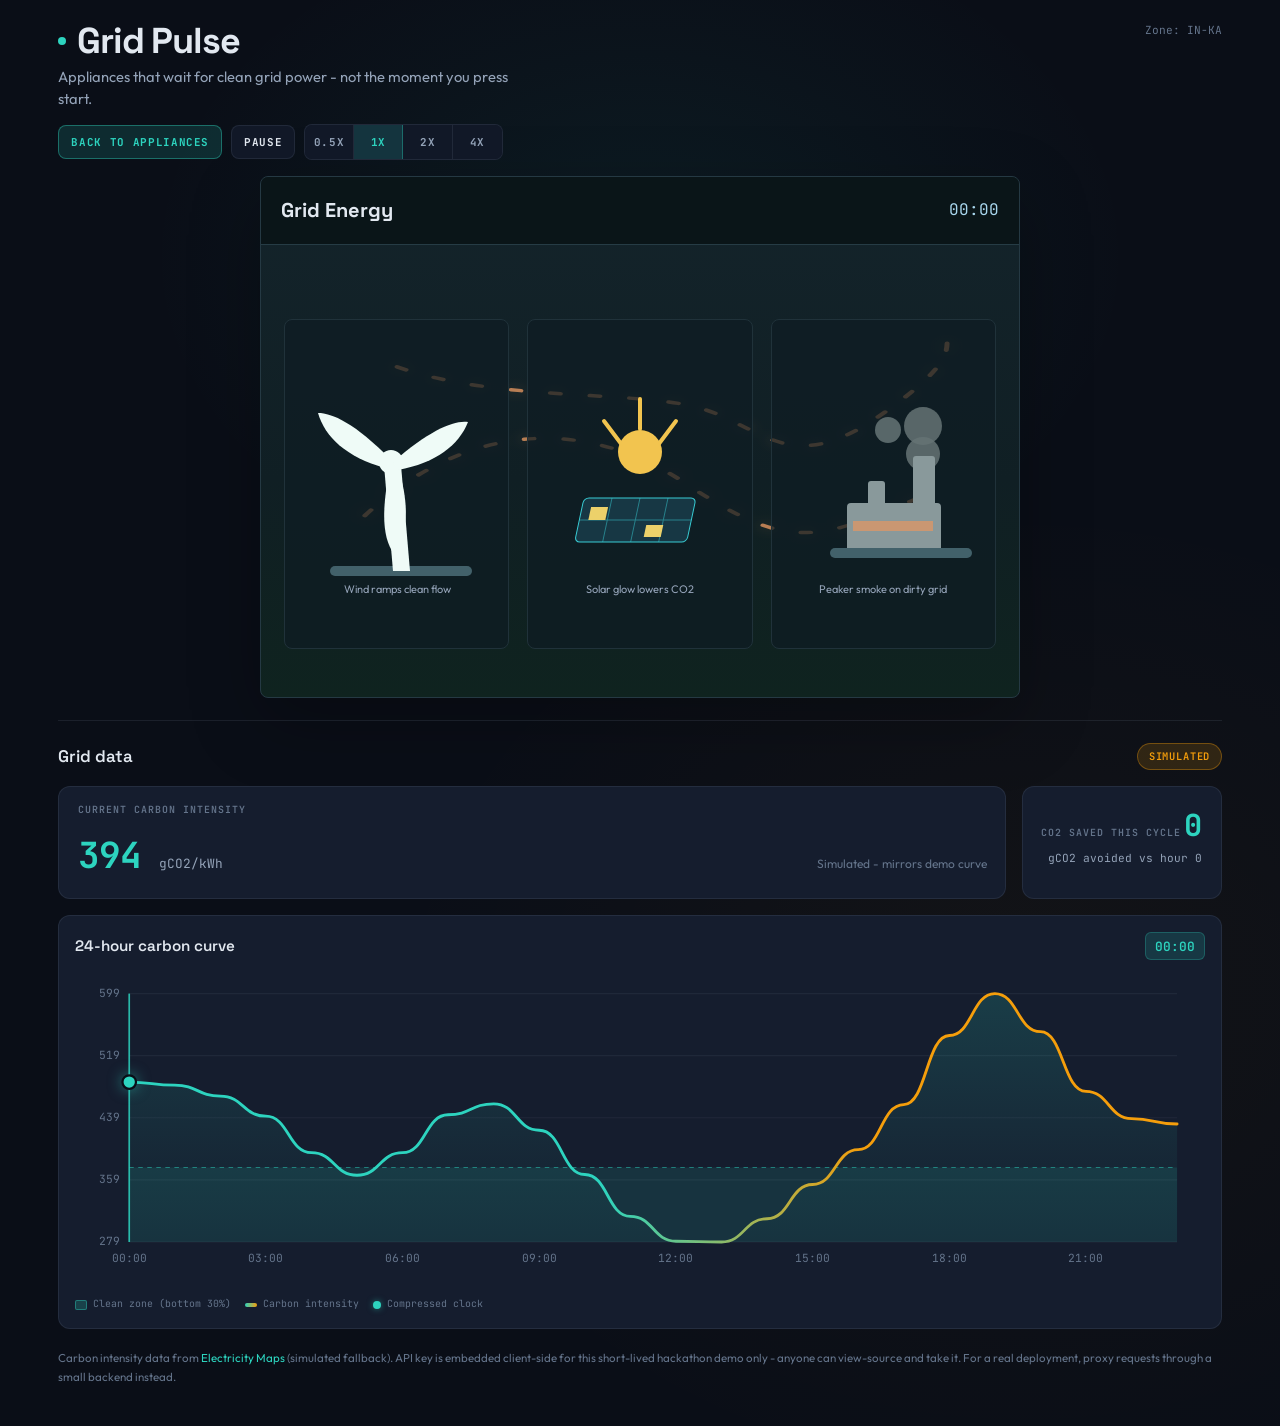
==== analysis.html @ d5ceb18a "second S commit" ====
<!DOCTYPE html>
<html lang="en">
<head>
  <meta charset="UTF-8" />
  <meta name="viewport" content="width=device-width, initial-scale=1.0" />
  <link rel="preconnect" href="https://fonts.googleapis.com" />
  <link rel="preconnect" href="https://fonts.gstatic.com" crossorigin />
  <link href="https://fonts.googleapis.com/css2?family=JetBrains+Mono:wght@400;500;600;700&family=Outfit:wght@400;500;600&family=Space+Grotesk:wght@500;600;700&display=swap" rel="stylesheet" />
  <link rel="stylesheet" href="style.css" />
  <title>Grid Pulse - Analysis</title>
</head>
<body data-page="analysis">
  <div class="wrap">
    <header>
      <div>
        <div class="brand-row">
          <span class="live-dot" aria-hidden="true"></span>
          <h1>Grid Pulse</h1>
        </div>
        <p class="tagline">Appliances that wait for clean grid power - not the moment you press start.</p>
      </div>
      <span class="zone-label">Zone: <span id="zoneDisplay">IN-KA</span></span>
    </header>
    <div class="page-actions analysis-actions" aria-label="Simulation controls">
      <a class="nav-button" href="index.html">Back to Appliances</a>
      <button class="control-button play-toggle" type="button" data-play-toggle aria-pressed="true">Pause</button>
      <div class="speed-control" role="group" aria-label="Simulation speed">
        <button class="speed-button" type="button" data-speed="0.5">0.5x</button>
        <button class="speed-button" type="button" data-speed="1">1x</button>
        <button class="speed-button" type="button" data-speed="2">2x</button>
        <button class="speed-button" type="button" data-speed="4">4x</button>
      </div>
    </div>

    <section class="grid-energy-card" id="gridEnergyCard" data-state="clean" aria-label="Grid energy mix animation">
      <div class="grid-energy-header">
        <h2>Grid Energy</h2>
        <div class="grid-clock" id="gridClock">00:00</div>
      </div>

      <div class="grid-stage">
        <svg class="energy-flow" viewBox="0 0 560 340" preserveAspectRatio="none" aria-hidden="true">
          <path d="M84 60 C 160 98, 260 88, 318 104 S 396 194, 474 116 S 516 34, 534 18" />
          <path d="M58 232 C 136 128, 232 114, 316 194 S 422 264, 515 205" />
        </svg>

        <div class="source-grid">
          <article class="source-tile">
            <svg viewBox="0 0 180 230" role="img" aria-label="Animated wind turbine">
              <path class="ground" d="M28 202h132" />
              <g class="wind-mast">
                <path d="M86 202L77 96h17l9 106z" fill="#effbf7" />
                <circle cx="84" cy="93" r="12" fill="#effbf7" />
                <g class="wind-blades" fill="#effbf7">
                  <path d="M84 91c-36-37-59-47-73-47 7 24 28 44 67 55z" />
                  <path d="M86 93c37-32 61-42 75-40-9 23-32 41-70 48z" />
                  <path d="M84 94c-10 47-9 74 3 91 14-20 16-48 4-87z" />
                </g>
              </g>
              <text class="source-label" x="90" y="224" text-anchor="middle">Wind ramps clean flow</text>
            </svg>
          </article>

          <article class="source-tile">
            <svg viewBox="0 0 180 230" role="img" aria-label="Animated solar energy source">
              <g class="solar-rays" stroke="var(--grid-sun)" stroke-width="4" stroke-linecap="round">
                <path d="M90 30v30" />
                <path d="M54 52l18 24" />
                <path d="M126 52l-18 24" />
              </g>
              <circle class="solar-disc" cx="90" cy="83" r="22" fill="var(--grid-sun)" />
              <g transform="translate(34 129) skewX(-12)">
                <rect x="0" y="0" width="112" height="44" rx="5" fill="#173744" stroke="var(--grid-cyan)" />
                <path d="M28 0v44M56 0v44M84 0v44M0 22h112" stroke="var(--grid-cyan)" opacity="0.5" />
                <rect class="solar-panel" x="9" y="9" width="17" height="13" fill="#ecd16a" />
                <rect class="solar-panel" x="68" y="27" width="17" height="12" fill="#ecd16a" style="animation-delay: .35s" />
              </g>
              <text class="source-label" x="90" y="224" text-anchor="middle">Solar glow lowers CO2</text>
            </svg>
          </article>

          <article class="source-tile">
            <svg viewBox="0 0 180 230" role="img" aria-label="Animated peaker plant">
              <g fill="var(--grid-smoke)">
                <circle class="smoke" cx="95" cy="61" r="13" />
                <circle class="smoke" cx="130" cy="57" r="19" />
                <circle class="smoke" cx="130" cy="85" r="17" />
              </g>
              <g fill="var(--grid-plant)">
                <rect x="54" y="134" width="94" height="50" rx="4" />
                <rect x="75" y="112" width="17" height="72" rx="3" />
                <rect x="120" y="87" width="22" height="97" rx="3" />
              </g>
              <rect class="plant-window" x="60" y="152" width="80" height="10" fill="var(--grid-dirty)" opacity="0.7" />
              <path class="ground" d="M42 184h132" />
              <text class="source-label" x="90" y="224" text-anchor="middle">Peaker smoke on dirty grid</text>
            </svg>
          </article>
        </div>
      </div>
    </section>
<!-- ========== BOTTOM ZONE: Data ========== -->
    <section class="data-zone" aria-label="Grid data">
      <div class="data-zone-header">
        <h2 class="data-zone-title">Grid data</h2>
        <span id="dataBadge" class="data-badge simulated" aria-live="polite">SIMULATED</span>
      </div>

      <div class="live-panel">
        <div class="intensity-card">
          <span class="panel-label">Current carbon intensity</span>
          <span id="liveIntensity" class="intensity-value mid">-</span>
          <span class="intensity-unit">gCO2/kWh</span>
          <span id="intensityHint" class="intensity-hint">Fetching...</span>
        </div>
        <div class="savings-card">
          <span class="panel-label">CO2 saved this cycle</span>
          <span id="co2Saved" class="savings-value">0</span>
          <span class="savings-unit">gCO2 avoided vs hour 0</span>
        </div>
      </div>

      <div class="chart-section">
        <div class="chart-header">
          <h3 class="chart-title">24-hour carbon curve</h3>
          <div id="clockReadout" class="clock-readout" aria-live="polite">00:00</div>
        </div>
        <svg id="carbonChart" viewBox="0 0 1000 280" role="img" aria-label="Carbon intensity over 24 hours">
          <defs>
            <linearGradient id="lineGradient" x1="0%" y1="0%" x2="100%" y2="0%">
              <stop offset="0%" stop-color="#2dd4bf" />
              <stop offset="45%" stop-color="#2dd4bf" />
              <stop offset="70%" stop-color="#f59e0b" />
              <stop offset="100%" stop-color="#f59e0b" />
            </linearGradient>
            <linearGradient id="areaGradient" x1="0%" y1="0%" x2="0%" y2="100%">
              <stop offset="0%" stop-color="#2dd4bf" stop-opacity="0.5" />
              <stop offset="100%" stop-color="#2dd4bf" stop-opacity="0" />
            </linearGradient>
          </defs>
          <g id="chartGrid"></g>
          <rect id="cleanBand" class="clean-band-rect" x="48" y="20" width="928" height="0" />
          <line id="thresholdLine" class="threshold-line" x1="48" x2="976" y1="0" y2="0" />
          <path id="areaPath" class="area-fill" d="" />
          <path id="linePath" class="intensity-line" d="" />
          <g id="axisLabels"></g>
          <line id="clockLine" class="clock-line" x1="48" y1="20" x2="48" y2="240" />
          <circle id="clockMarker" class="clock-marker" cx="48" cy="130" r="6" />
          <g id="pulseLayer"></g>
        </svg>
        <div class="chart-legend">
          <div class="legend-item"><span class="legend-swatch clean-band"></span> Clean zone (bottom 30%)</div>
          <div class="legend-item"><span class="legend-swatch curve"></span> Carbon intensity</div>
          <div class="legend-item"><span class="legend-swatch marker"></span> Compressed clock</div>
        </div>
      </div>

      <footer>
        Carbon intensity data from
        <a href="https://www.electricitymaps.com/" target="_blank" rel="noopener noreferrer">Electricity Maps</a>
        (<span id="footerSource">simulated fallback</span>).
        API key is embedded client-side for this short-lived hackathon demo only - anyone can view-source and take it.
        For a real deployment, proxy requests through a small backend instead.
      </footer>
    </section>
  </div>

  <div class="toast-stack" id="toastStack" aria-live="polite"></div>
  <script src="script.js"></script>
</body>
</html>
---- style.css ----
:root {
      --bg: #0a0e17;
      --bg-elevated: #111827;
      --bg-card: #151d2e;
      --border: rgba(148, 163, 184, 0.12);
      --text: #e2e8f0;
      --text-muted: #94a3b8;
      --text-dim: #64748b;
      --clean: #2dd4bf;
      --clean-dim: rgba(45, 212, 191, 0.15);
      --clean-glow: rgba(45, 212, 191, 0.5);
      --dirty: #f59e0b;
      --dirty-dim: rgba(245, 158, 11, 0.15);
      --grid-green: #3dc886;
      --grid-cyan: #38ccd4;
      --grid-sun: #f2c44f;
      --grid-plant: #89999b;
      --grid-smoke: #657475;
      --grid-dirty: #e69861;
      --illust-fill: #1e293b;
      --illust-stroke: #94a3b8;
      --illust-inner: #0f172a;
      --font-display: "Space Grotesk", system-ui, sans-serif;
      --font-body: "Outfit", system-ui, sans-serif;
      --font-mono: "JetBrains Mono", ui-monospace, monospace;
      --radius: 12px;
      --tick-ms: 1200ms;
      --device-size: clamp(150px, 18vw, 210px);
    }

    *, *::before, *::after { box-sizing: border-box; margin: 0; padding: 0; }

    body {
      min-height: 100vh;
      background:
        radial-gradient(ellipse 70% 45% at 50% 18%, rgba(45, 212, 191, 0.07), transparent 55%),
        radial-gradient(ellipse 50% 35% at 80% 70%, rgba(245, 158, 11, 0.04), transparent),
        var(--bg);
      color: var(--text);
      font-family: var(--font-body);
      line-height: 1.5;
      overflow-x: hidden;
    }

    .wrap {
      max-width: 1200px;
      margin: 0 auto;
      padding: 1.35rem 1.15rem 2.5rem;
    }

    /* -- Header -- */
    header {
      display: flex;
      flex-wrap: wrap;
      align-items: flex-start;
      justify-content: space-between;
      gap: 0.85rem;
      margin-bottom: 0.5rem;
    }

    .brand-row {
      display: flex;
      align-items: center;
      gap: 0.65rem;
    }

    .live-dot {
      width: 8px;
      height: 8px;
      border-radius: 50%;
      background: var(--clean);
      box-shadow: 0 0 0 0 var(--clean-glow);
      animation: live-pulse 2s ease-out infinite;
      flex-shrink: 0;
    }

    @keyframes live-pulse {
      0% { box-shadow: 0 0 0 0 var(--clean-glow); }
      70% { box-shadow: 0 0 0 8px transparent; }
      100% { box-shadow: 0 0 0 0 transparent; }
    }

    h1 {
      font-family: var(--font-display);
      font-size: clamp(1.65rem, 3.8vw, 2.25rem);
      font-weight: 700;
      letter-spacing: -0.03em;
      line-height: 1.1;
    }

    .tagline {
      color: var(--text-muted);
      font-size: 0.92rem;
      max-width: 30rem;
      margin-top: 0.3rem;
    }

    .zone-label {
      font-family: var(--font-mono);
      font-size: 0.7rem;
      color: var(--text-dim);
    }

    .page-actions {
      display: flex;
      flex-wrap: wrap;
      align-items: center;
      gap: 0.55rem;
      margin: 0.85rem 0 0.35rem;
    }

    .analysis-actions {
      margin-bottom: 1rem;
    }

    .control-button,
    .speed-button,
    .nav-button {
      min-height: 34px;
      border: 1px solid var(--border);
      border-radius: 8px;
      background: var(--bg-elevated);
      color: var(--text);
      font-family: var(--font-mono);
      font-size: 0.68rem;
      font-weight: 700;
      letter-spacing: 0.06em;
      text-transform: uppercase;
      text-decoration: none;
      cursor: pointer;
      transition: border-color 0.2s, background 0.2s, color 0.2s;
    }

    .control-button,
    .nav-button {
      display: inline-flex;
      align-items: center;
      justify-content: center;
      padding: 0.45rem 0.75rem;
    }

    .nav-button {
      border-color: rgba(45, 212, 191, 0.4);
      background: var(--clean-dim);
      color: var(--clean);
    }

    .speed-control {
      display: inline-grid;
      grid-template-columns: repeat(4, minmax(42px, 1fr));
      overflow: hidden;
      border: 1px solid var(--border);
      border-radius: 8px;
      background: var(--bg-elevated);
    }

    .speed-button {
      min-width: 42px;
      border: 0;
      border-right: 1px solid var(--border);
      border-radius: 0;
      padding: 0.45rem 0.55rem;
      color: var(--text-muted);
    }

    .speed-button:last-child {
      border-right: 0;
    }

    .control-button:hover,
    .speed-button:hover,
    .nav-button:hover,
    .speed-button.active {
      border-color: rgba(45, 212, 191, 0.35);
      background: var(--clean-dim);
      color: var(--clean);
    }

    .is-paused .washer-drum,
    .is-paused .ev-status-light,
    .is-paused .ev-plug-head,
    .is-paused .dw-display,
    .is-paused .slot-led,
    .is-paused .live-dot,
    .is-paused .pulse-ring,
    .is-paused .energy-flow path,
    .is-paused .wind-blades,
    .is-paused .wind-mast,
    .is-paused .solar-rays,
    .is-paused .solar-disc,
    .is-paused .solar-panel,
    .is-paused .plant-window,
    .is-paused .smoke {
      animation-play-state: paused !important;
    }

    .grid-energy-card {
      width: min(760px, 100%);
      min-height: 520px;
      overflow: hidden;
      border: 1px solid #253943;
      border-radius: 8px;
      background: linear-gradient(180deg, #14242b 0%, #101f24 58%, #0f231f 100%);
      box-shadow: 0 24px 70px rgba(0, 0, 0, 0.25);
      margin: 1rem auto 1.4rem;
    }

    .grid-energy-header {
      height: 68px;
      display: flex;
      align-items: center;
      justify-content: space-between;
      padding: 0 20px;
      border-bottom: 1px solid #263c45;
      background: #0a1518;
    }

    .grid-energy-header h2 {
      margin: 0;
      font-family: var(--font-display);
      font-size: 20px;
      font-weight: 800;
    }

    .grid-clock {
      color: #a9d7ee;
      font-family: var(--font-mono);
      font-size: 16px;
      font-variant-numeric: tabular-nums;
    }

    .grid-stage {
      position: relative;
      min-height: 452px;
      padding: 74px 23px 42px;
      overflow: hidden;
    }

    .energy-flow {
      position: absolute;
      inset: 70px 32px 88px;
      width: calc(100% - 64px);
      height: calc(100% - 158px);
      pointer-events: none;
      z-index: 2;
      opacity: 0.78;
    }

    .energy-flow path {
      fill: none;
      stroke: var(--grid-green);
      stroke-width: 4;
      stroke-linecap: round;
      stroke-dasharray: 8 24;
      animation: flowDash 1.25s linear infinite;
      filter: drop-shadow(0 0 7px rgba(61, 200, 134, 0.55));
    }

    .grid-energy-card[data-state="dirty"] .energy-flow path {
      stroke: var(--grid-dirty);
      animation-duration: 2.2s;
      filter: drop-shadow(0 0 7px rgba(230, 152, 97, 0.42));
    }

    .source-grid {
      position: relative;
      z-index: 3;
      display: grid;
      grid-template-columns: repeat(3, minmax(0, 1fr));
      gap: 18px;
    }

    .source-tile {
      min-height: 330px;
      display: grid;
      place-items: center;
      padding: 18px 12px;
      border: 1px solid #20323a;
      border-radius: 8px;
      background: rgba(14, 29, 35, 0.72);
    }

    .source-tile svg {
      width: 100%;
      max-width: 180px;
      height: auto;
      overflow: visible;
    }

    .source-label {
      fill: var(--text-muted);
      font-size: 11px;
    }

    .ground {
      stroke: #42616a;
      stroke-width: 10;
      stroke-linecap: round;
    }

    .wind-blades {
      transform-origin: 84px 93px;
      animation: spin var(--wind-speed, 0.8s) linear infinite;
    }

    .wind-mast {
      animation: windLean 3.2s ease-in-out infinite;
      transform-origin: 86px 195px;
    }

    .solar-rays {
      transform-origin: 104px 80px;
      animation: rayPulse 1.8s ease-in-out infinite;
    }

    .solar-disc {
      animation: sunGlow 1.8s ease-in-out infinite;
    }

    .solar-panel {
      animation: panelGlow 2.2s ease-in-out infinite;
    }

    .plant-window {
      animation: plantHeat 1.6s ease-in-out infinite;
    }

    .smoke {
      opacity: 0.45;
      animation: smokeRise 3s ease-in-out infinite;
    }

    .smoke:nth-child(2) {
      animation-delay: 0.45s;
    }

    .smoke:nth-child(3) {
      animation-delay: 0.9s;
    }

    .grid-energy-card[data-state="clean"] .smoke {
      opacity: 0.16;
      animation-duration: 5s;
    }

    .grid-energy-card[data-state="dirty"] .smoke {
      opacity: 0.85;
      animation-duration: 2.2s;
    }

    @keyframes spin {
      to { transform: rotate(360deg); }
    }

    @keyframes flowDash {
      to { stroke-dashoffset: -64; }
    }

    @keyframes windLean {
      50% { transform: rotate(-1.5deg); }
    }

    @keyframes rayPulse {
      50% {
        opacity: 0.42;
        transform: scale(1.08);
      }
    }

    @keyframes sunGlow {
      50% {
        filter: drop-shadow(0 0 14px rgba(242, 196, 79, 0.8));
      }
    }

    @keyframes panelGlow {
      50% {
        fill: #f0d572;
        opacity: 1;
      }
    }

    @keyframes plantHeat {
      50% {
        opacity: 0.95;
        filter: drop-shadow(0 0 8px rgba(230, 152, 97, 0.55));
      }
    }

    @keyframes smokeRise {
      0% {
        transform: translateY(12px) scale(0.75);
        opacity: 0;
      }
      38% { opacity: 0.78; }
      100% {
        transform: translateY(-38px) scale(1.18);
        opacity: 0;
      }
    }

    /* =========================================================
       TOP ZONE - Hub scene (no cards / boxes around devices)
       ========================================================= */
    .hub {
      position: relative;
      width: 100%;
      /* Tall enough for orbit layout */
      height: clamp(520px, 62vw, 640px);
      margin: 0.25rem 0 1.75rem;
    }

    .hub-stage {
      position: relative;
      width: 100%;
      height: 100%;
    }

    /* Full-bleed cord / plug SVG layer */
    .cords-layer {
      position: absolute;
      inset: 0;
      width: 100%;
      height: 100%;
      overflow: visible;
      pointer-events: none;
      z-index: 2;
    }

    .cord-path {
      fill: none;
      stroke: #475569;
      stroke-width: 3;
      stroke-linecap: round;
      opacity: 0.55;
      transition: stroke 0.4s, opacity 0.4s;
    }

    .cord-path.live {
      stroke: var(--clean);
      opacity: 0.9;
      filter: drop-shadow(0 0 4px var(--clean-glow));
    }

    .plug-mover {
      offset-rotate: auto 90deg;
      /* Idle: stop short of the socket */
      offset-distance: 88%;
      transition: offset-distance 0.85s cubic-bezier(.4, 0, .2, 1);
    }

    .plug-mover.active {
      offset-distance: 100%;
    }

    .plug-body { fill: #94a3b8; }
    .plug-prong { fill: #cbd5e1; }
    .plug-mover.active .plug-body { fill: #2dd4bf; }
    .plug-mover.active .plug-prong { fill: #99f6e4; }

    /* Devices - free-floating, no containers */
    .device {
      position: absolute;
      z-index: 3;
      display: flex;
      flex-direction: column;
      align-items: center;
      width: var(--device-size);
      transition: filter 0.4s, opacity 0.4s;
      opacity: 0.78;
      filter: grayscale(0.35) brightness(0.92);
    }

    .device.active {
      opacity: 1;
      filter: none;
    }

    .device.active .illust-wrap {
      animation: device-pop 0.55s cubic-bezier(.34, 1.56, .64, 1);
    }

    @keyframes device-pop {
      0% { transform: scale(1); }
      45% { transform: scale(1.1); }
      100% { transform: scale(1); }
    }

    /* Desktop orbit positions */
    .device-washer {
      left: 4%;
      top: 4%;
    }

    .device-ev {
      right: 4%;
      top: 4%;
      left: auto;
    }

    .device-dishwasher {
      left: 50%;
      bottom: 2%;
      top: auto;
      transform: translateX(-50%);
    }

    .device-dishwasher.active .illust-wrap,
    .device-dishwasher .illust-wrap {
      /* keep pop animation on child only */
    }

    .illust-wrap {
      width: 100%;
      aspect-ratio: 1;
      display: grid;
      place-items: center;
    }

    .illust {
      width: 92%;
      height: 92%;
      overflow: visible;
    }

    .illust .body-fill { fill: var(--illust-fill); }
    .illust .body-stroke {
      fill: none;
      stroke: var(--illust-stroke);
      stroke-width: 2;
      stroke-linejoin: round;
      stroke-linecap: round;
    }
    .illust .inner-fill { fill: var(--illust-inner); }
    .illust .accent-fill { fill: var(--illust-stroke); }
    .illust .detail-stroke {
      fill: none;
      stroke: var(--illust-stroke);
      stroke-width: 1.75;
      stroke-linejoin: round;
      stroke-linecap: round;
    }
    .illust .muted-fill { fill: #334155; }

    .device.active .illust .body-stroke,
    .device.active .illust .detail-stroke { stroke: var(--clean); }
    .device.active .illust .accent-fill { fill: var(--clean); }
    .device.active .illust .body-fill { fill: #134e4a; }
    .device.active .illust .inner-fill { fill: #042f2e; }
    .device.active .illust .muted-fill { fill: #0f766e; }

    /* Floating labels - text only, no chips */
    .device-name {
      font-family: var(--font-display);
      font-size: clamp(0.85rem, 1.6vw, 1.05rem);
      font-weight: 600;
      margin-top: 0.35rem;
      text-align: center;
      color: var(--text);
      letter-spacing: -0.01em;
    }

    .device-status {
      font-family: var(--font-mono);
      font-size: clamp(0.6rem, 1.2vw, 0.7rem);
      font-weight: 700;
      letter-spacing: 0.12em;
      text-transform: uppercase;
      color: var(--text-dim);
      margin-top: 0.1rem;
      transition: color 0.3s;
    }

    .device.active .device-status { color: var(--clean); }

    .device-meta {
      font-family: var(--font-mono);
      font-size: 0.58rem;
      color: var(--text-dim);
      text-align: center;
      margin-top: 0.15rem;
      opacity: 0.85;
    }

    /* Idle motion parts */
    .washer-drum { transform-origin: 50px 56px; }
    .device.active .washer-drum {
      animation: drum-spin 2.4s linear infinite;
    }
    @keyframes drum-spin { to { transform: rotate(360deg); } }

    .ev-status-light { fill: #64748b; }
    .device.active .ev-status-light {
      fill: var(--clean);
      animation: status-blink 1.6s ease-in-out infinite;
    }
    @keyframes status-blink {
      0%, 100% { opacity: 0.45; }
      50% { opacity: 1; }
    }

    .ev-plug-head { transform-origin: 76px 78px; }
    .device.active .ev-plug-head {
      animation: plug-nudge 2s ease-in-out infinite;
    }
    @keyframes plug-nudge {
      0%, 100% { transform: translateY(0); }
      50% { transform: translateY(2px); }
    }

    .dw-display { fill: #334155; }
    .device.active .dw-display {
      fill: var(--clean);
      animation: display-flicker 1.8s ease-in-out infinite;
    }
    @keyframes display-flicker {
      0%, 100% { opacity: 0.55; }
      30% { opacity: 1; }
      55% { opacity: 0.7; }
      80% { opacity: 1; }
    }

    .dw-handle { stroke: var(--illust-stroke); }
    .device.active .dw-handle {
      stroke: var(--clean);
      filter: drop-shadow(0 0 4px var(--clean-glow));
    }

    /* Socket board - centered, no box */
    .socket-board {
      position: absolute;
      left: 50%;
      top: 46%;
      transform: translate(-50%, -50%);
      z-index: 1;
      width: clamp(220px, 32vw, 340px);
    }

    .socket-board svg {
      width: 100%;
      height: auto;
      display: block;
      overflow: visible;
    }

    .board-body { fill: #1e293b; stroke: #64748b; stroke-width: 2; }
    .board-edge { fill: #0f172a; }
    .slot-face { fill: #0a0e17; stroke: #475569; stroke-width: 1.5; }
    .slot-hole { fill: #334155; }
    .slot-led { fill: #334155; transition: fill 0.3s; }

    .socket-board .slot.active .slot-face {
      stroke: var(--clean);
      filter: drop-shadow(0 0 8px var(--clean-glow));
    }
    .socket-board .slot.active .slot-hole { fill: #2dd4bf; }
    .socket-board .slot.active .slot-led {
      fill: var(--clean);
      animation: led-pulse 2s ease-in-out infinite;
    }

    @keyframes led-pulse {
      0%, 100% { opacity: 0.55; }
      50% { opacity: 1; filter: drop-shadow(0 0 4px var(--clean)); }
    }

    .spark {
      position: absolute;
      width: 28px;
      height: 28px;
      margin: -14px 0 0 -14px;
      border-radius: 50%;
      background: radial-gradient(circle, #fff 0%, var(--clean) 40%, transparent 70%);
      pointer-events: none;
      z-index: 10;
      animation: spark-flash 0.45s ease-out forwards;
    }

    @keyframes spark-flash {
      0% { transform: scale(0.3); opacity: 1; }
      50% { transform: scale(1.4); opacity: 0.9; }
      100% { transform: scale(2.1); opacity: 0; }
    }

    /* Anchor points for cord geometry (invisible) */
    .cord-anchor {
      position: absolute;
      width: 4px;
      height: 4px;
      pointer-events: none;
      opacity: 0;
    }

    .device .cord-anchor-out {
      bottom: 22%;
      left: 50%;
      transform: translateX(-50%);
    }

    .socket-board .slot-anchor {
      position: absolute;
      width: 4px;
      height: 4px;
      top: 58%;
      transform: translate(-50%, -50%);
      opacity: 0;
      pointer-events: none;
    }

    .socket-board .slot-anchor[data-slot="0"] { left: 22%; }
    .socket-board .slot-anchor[data-slot="1"] { left: 50%; }
    .socket-board .slot-anchor[data-slot="2"] { left: 78%; }

    /* =========================================================
       BOTTOM ZONE - Data panels
       ========================================================= */
    .data-zone {
      border-top: 1px solid var(--border);
      padding-top: 1.35rem;
    }

    .data-zone-header {
      display: flex;
      flex-wrap: wrap;
      align-items: center;
      justify-content: space-between;
      gap: 0.75rem;
      margin-bottom: 1rem;
    }

    .data-zone-title {
      font-family: var(--font-display);
      font-size: 1.05rem;
      font-weight: 600;
    }

    .data-badge {
      font-family: var(--font-mono);
      font-size: 0.65rem;
      font-weight: 600;
      letter-spacing: 0.08em;
      text-transform: uppercase;
      padding: 0.3rem 0.65rem;
      border-radius: 999px;
      border: 1px solid var(--border);
      background: var(--bg-elevated);
    }

    .data-badge.live {
      color: var(--clean);
      border-color: rgba(45, 212, 191, 0.35);
      background: var(--clean-dim);
    }

    .data-badge.simulated {
      color: var(--dirty);
      border-color: rgba(245, 158, 11, 0.35);
      background: var(--dirty-dim);
    }

    .live-panel {
      display: grid;
      grid-template-columns: 1fr auto;
      gap: 1rem;
      margin-bottom: 1rem;
    }

    .intensity-card, .savings-card {
      background: var(--bg-card);
      border: 1px solid var(--border);
      border-radius: var(--radius);
      padding: 1rem 1.15rem;
    }

    .intensity-card {
      display: flex;
      flex-wrap: wrap;
      align-items: baseline;
      gap: 0.65rem 1.1rem;
    }

    .panel-label {
      font-family: var(--font-mono);
      font-size: 0.62rem;
      font-weight: 600;
      letter-spacing: 0.1em;
      text-transform: uppercase;
      color: var(--text-dim);
      width: 100%;
    }

    .intensity-value {
      font-family: var(--font-mono);
      font-size: clamp(1.6rem, 3.5vw, 2.25rem);
      font-weight: 700;
      letter-spacing: -0.02em;
      transition: color 0.4s;
    }

    .intensity-value.clean { color: var(--clean); }
    .intensity-value.dirty { color: var(--dirty); }
    .intensity-value.mid { color: var(--text); }

    .intensity-unit {
      font-family: var(--font-mono);
      font-size: 0.8rem;
      color: var(--text-muted);
    }

    .intensity-hint {
      font-size: 0.75rem;
      color: var(--text-dim);
      margin-left: auto;
    }

    .savings-card {
      min-width: min(100%, 210px);
      text-align: right;
    }

    .savings-value {
      font-family: var(--font-mono);
      font-size: clamp(1.4rem, 3vw, 1.9rem);
      font-weight: 700;
      color: var(--clean);
      transition: transform 0.35s cubic-bezier(.34, 1.56, .64, 1);
    }

    .savings-value.pop { transform: scale(1.12); }

    .savings-unit {
      font-family: var(--font-mono);
      font-size: 0.7rem;
      color: var(--text-muted);
      display: block;
      margin-top: 0.1rem;
    }

    .chart-section {
      background: var(--bg-card);
      border: 1px solid var(--border);
      border-radius: var(--radius);
      padding: 1rem;
      margin-bottom: 1.25rem;
    }

    .chart-header {
      display: flex;
      flex-wrap: wrap;
      justify-content: space-between;
      align-items: center;
      gap: 0.5rem;
      margin-bottom: 0.65rem;
    }

    .chart-title {
      font-family: var(--font-display);
      font-size: 0.95rem;
      font-weight: 600;
    }

    .clock-readout {
      font-family: var(--font-mono);
      font-size: 0.8rem;
      font-weight: 600;
      color: var(--clean);
      background: var(--clean-dim);
      padding: 0.22rem 0.55rem;
      border-radius: 6px;
      border: 1px solid rgba(45, 212, 191, 0.25);
    }

    #carbonChart {
      width: 100%;
      height: auto;
      display: block;
      overflow: visible;
    }

    .chart-legend {
      display: flex;
      flex-wrap: wrap;
      gap: 0.9rem;
      margin-top: 0.65rem;
      font-family: var(--font-mono);
      font-size: 0.62rem;
      color: var(--text-dim);
    }

    .legend-item { display: flex; align-items: center; gap: 0.35rem; }

    .legend-swatch {
      width: 12px;
      height: 4px;
      border-radius: 2px;
    }

    .legend-swatch.clean-band {
      height: 10px;
      background: rgba(45, 212, 191, 0.2);
      border: 1px solid rgba(45, 212, 191, 0.4);
    }

    .legend-swatch.curve {
      background: linear-gradient(90deg, var(--clean), var(--dirty));
    }

    .legend-swatch.marker {
      width: 8px;
      height: 8px;
      border-radius: 50%;
      background: var(--clean);
      box-shadow: 0 0 6px var(--clean-glow);
    }

    .clean-band-rect { fill: rgba(45, 212, 191, 0.12); }
    .area-fill { fill: url(#areaGradient); opacity: 0.35; }
    .intensity-line {
      fill: none;
      stroke: url(#lineGradient);
      stroke-width: 2.5;
      stroke-linejoin: round;
      stroke-linecap: round;
    }
    .threshold-line {
      stroke: rgba(45, 212, 191, 0.5);
      stroke-width: 1;
      stroke-dasharray: 4 4;
    }
    .grid-line { stroke: rgba(148, 163, 184, 0.08); stroke-width: 1; }
    .axis-label {
      fill: var(--text-dim);
      font-family: var(--font-mono);
      font-size: 10px;
    }
    .clock-line {
      stroke: var(--clean);
      stroke-width: 1.5;
      opacity: 0.85;
      transition: x1 var(--tick-ms) linear, x2 var(--tick-ms) linear;
    }
    .clock-marker {
      fill: var(--clean);
      stroke: #0a0e17;
      stroke-width: 2;
      filter: drop-shadow(0 0 6px var(--clean-glow));
      transition: cx var(--tick-ms) linear, cy var(--tick-ms) linear;
    }
    .pulse-ring {
      fill: none;
      stroke: var(--clean);
      stroke-width: 2;
      pointer-events: none;
      animation: pulse-ring-expand 0.9s ease-out forwards;
    }
    @keyframes pulse-ring-expand {
      0% { r: 4px; opacity: 0.9; stroke-width: 3; }
      100% { r: 36px; opacity: 0; stroke-width: 0.5; }
    }

    .toast-stack {
      position: fixed;
      bottom: 1.25rem;
      right: 1.25rem;
      z-index: 100;
      display: flex;
      flex-direction: column;
      gap: 0.5rem;
      max-width: min(360px, calc(100vw - 2rem));
      pointer-events: none;
    }

    .toast {
      background: var(--bg-elevated);
      border: 1px solid rgba(45, 212, 191, 0.4);
      border-left: 3px solid var(--clean);
      border-radius: 8px;
      padding: 0.85rem 1rem;
      box-shadow: 0 8px 32px rgba(0, 0, 0, 0.45);
      animation: toast-in 0.4s cubic-bezier(.34, 1.2, .64, 1);
      pointer-events: auto;
    }

    .toast.out { animation: toast-out 0.35s ease-in forwards; }

    @keyframes toast-in {
      from { transform: translateX(120%); opacity: 0; }
      to { transform: translateX(0); opacity: 1; }
    }
    @keyframes toast-out {
      to { transform: translateX(110%); opacity: 0; }
    }

    .toast-title {
      font-family: var(--font-display);
      font-weight: 600;
      font-size: 0.9rem;
      margin-bottom: 0.15rem;
    }

    .toast-body {
      font-family: var(--font-mono);
      font-size: 0.7rem;
      color: var(--text-muted);
    }

    footer {
      font-size: 0.72rem;
      color: var(--text-dim);
      line-height: 1.6;
    }

    footer a { color: var(--clean); text-decoration: none; }
    footer a:hover { text-decoration: underline; }

    @media (prefers-reduced-motion: reduce) {
      *, *::before, *::after {
        animation-duration: 0.01ms !important;
        animation-iteration-count: 1 !important;
        transition-duration: 0.01ms !important;
      }
      .live-dot { animation: none; box-shadow: none; }
      .clock-line, .clock-marker, .plug-mover { transition: none !important; }
    }

    /* Mobile: stack hub vertically around socket - still no boxes */
    @media (max-width: 760px) {
      .hub {
        height: auto;
        min-height: 0;
        display: block;
      }

      .hub-stage {
        display: flex;
        flex-direction: column;
        align-items: center;
        gap: 0.5rem;
        height: auto;
        padding: 0.5rem 0 1rem;
      }

      .device {
        position: relative;
        left: auto !important;
        right: auto !important;
        top: auto !important;
        bottom: auto !important;
        transform: none !important;
        width: clamp(140px, 42vw, 180px);
        order: 1;
      }

      .device-washer { order: 1; }
      .socket-board {
        position: relative;
        left: auto;
        top: auto;
        transform: none;
        width: min(280px, 85vw);
        order: 2;
        margin: 0.75rem 0;
      }
      .device-ev { order: 3; }
      .device-dishwasher { order: 4; }

      .cords-layer {
        /* Keep overlay for cords; JS recomputes paths */
        position: absolute;
      }

      .hub {
        position: relative;
        min-height: 720px;
      }

      .hub-stage {
        position: relative;
        min-height: 720px;
      }

      .live-panel { grid-template-columns: 1fr; }
      .savings-card { text-align: left; min-width: 0; }
      .intensity-hint { margin-left: 0; width: 100%; }
      .grid-energy-card { min-height: 0; }
      .grid-stage { padding: 24px 16px 28px; }
      .energy-flow { display: none; }
      .source-grid { grid-template-columns: 1fr; }
      .source-tile { min-height: 260px; }
    }
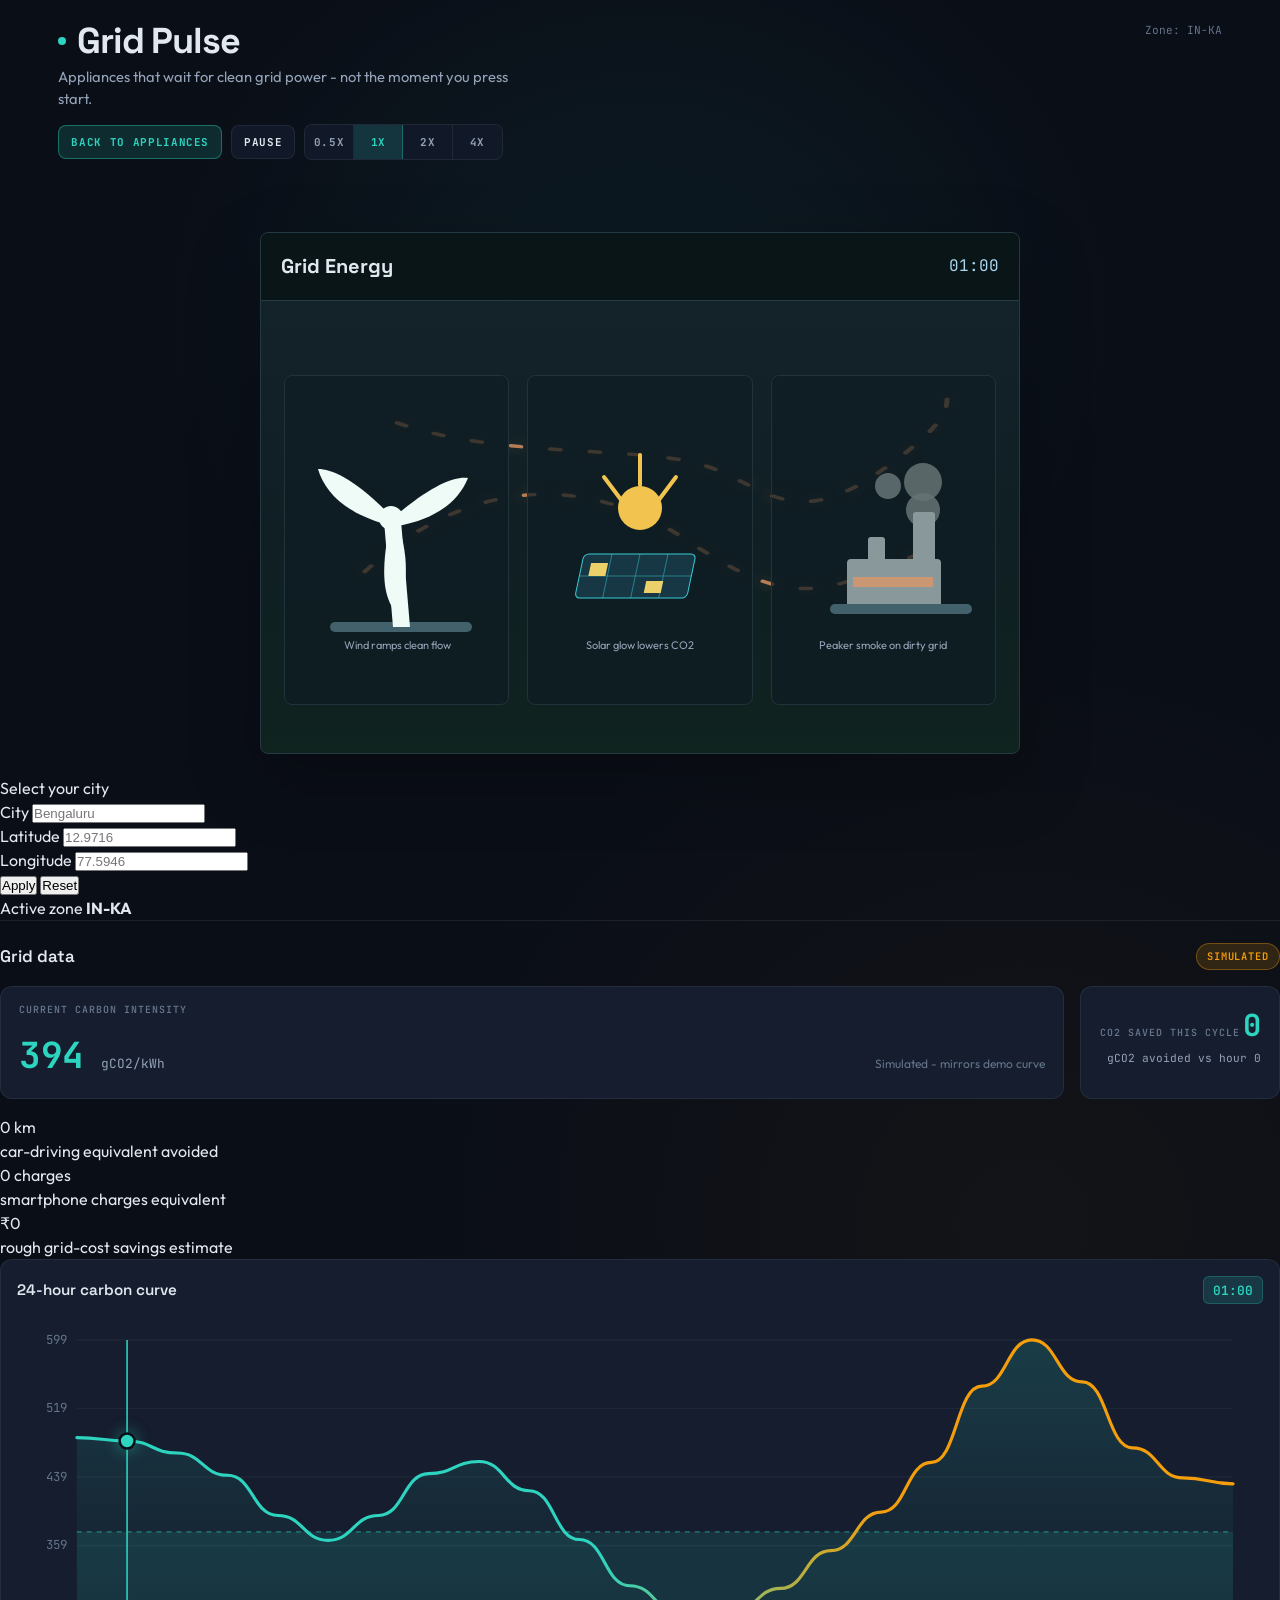
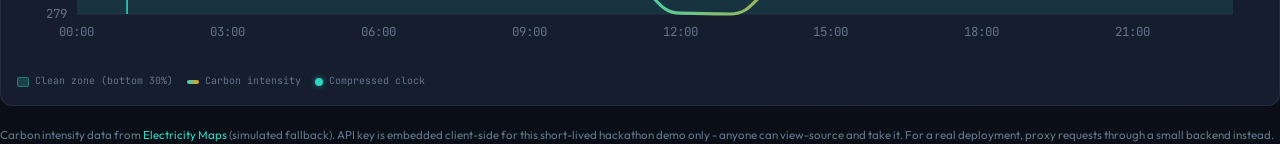
==== commit 006bba23: "changes" ====
--- a/analysis.html
+++ b/analysis.html
@@ -31,74 +31,106 @@
         <button class="speed-button" type="button" data-speed="4">4x</button>
       </div>
     </div>
-
-    <section class="grid-energy-card" id="gridEnergyCard" data-state="clean" aria-label="Grid energy mix animation">
-      <div class="grid-energy-header">
-        <h2>Grid Energy</h2>
-        <div class="grid-clock" id="gridClock">00:00</div>
-      </div>
-
-      <div class="grid-stage">
-        <svg class="energy-flow" viewBox="0 0 560 340" preserveAspectRatio="none" aria-hidden="true">
-          <path d="M84 60 C 160 98, 260 88, 318 104 S 396 194, 474 116 S 516 34, 534 18" />
-          <path d="M58 232 C 136 128, 232 114, 316 194 S 422 264, 515 205" />
-        </svg>
-
-        <div class="source-grid">
-          <article class="source-tile">
-            <svg viewBox="0 0 180 230" role="img" aria-label="Animated wind turbine">
-              <path class="ground" d="M28 202h132" />
-              <g class="wind-mast">
-                <path d="M86 202L77 96h17l9 106z" fill="#effbf7" />
-                <circle cx="84" cy="93" r="12" fill="#effbf7" />
-                <g class="wind-blades" fill="#effbf7">
-                  <path d="M84 91c-36-37-59-47-73-47 7 24 28 44 67 55z" />
-                  <path d="M86 93c37-32 61-42 75-40-9 23-32 41-70 48z" />
-                  <path d="M84 94c-10 47-9 74 3 91 14-20 16-48 4-87z" />
-                </g>
-              </g>
-              <text class="source-label" x="90" y="224" text-anchor="middle">Wind ramps clean flow</text>
-            </svg>
-          </article>
-
-          <article class="source-tile">
-            <svg viewBox="0 0 180 230" role="img" aria-label="Animated solar energy source">
-              <g class="solar-rays" stroke="var(--grid-sun)" stroke-width="4" stroke-linecap="round">
-                <path d="M90 30v30" />
-                <path d="M54 52l18 24" />
-                <path d="M126 52l-18 24" />
-              </g>
-              <circle class="solar-disc" cx="90" cy="83" r="22" fill="var(--grid-sun)" />
-              <g transform="translate(34 129) skewX(-12)">
-                <rect x="0" y="0" width="112" height="44" rx="5" fill="#173744" stroke="var(--grid-cyan)" />
-                <path d="M28 0v44M56 0v44M84 0v44M0 22h112" stroke="var(--grid-cyan)" opacity="0.5" />
-                <rect class="solar-panel" x="9" y="9" width="17" height="13" fill="#ecd16a" />
-                <rect class="solar-panel" x="68" y="27" width="17" height="12" fill="#ecd16a" style="animation-delay: .35s" />
-              </g>
-              <text class="source-label" x="90" y="224" text-anchor="middle">Solar glow lowers CO2</text>
-            </svg>
-          </article>
-
-          <article class="source-tile">
-            <svg viewBox="0 0 180 230" role="img" aria-label="Animated peaker plant">
-              <g fill="var(--grid-smoke)">
-                <circle class="smoke" cx="95" cy="61" r="13" />
-                <circle class="smoke" cx="130" cy="57" r="19" />
-                <circle class="smoke" cx="130" cy="85" r="17" />
-              </g>
-              <g fill="var(--grid-plant)">
-                <rect x="54" y="134" width="94" height="50" rx="4" />
-                <rect x="75" y="112" width="17" height="72" rx="3" />
-                <rect x="120" y="87" width="22" height="97" rx="3" />
-              </g>
-              <rect class="plant-window" x="60" y="152" width="80" height="10" fill="var(--grid-dirty)" opacity="0.7" />
-              <path class="ground" d="M42 184h132" />
-              <text class="source-label" x="90" y="224" text-anchor="middle">Peaker smoke on dirty grid</text>
-            </svg>
-          </article>
-        </div>
-      </div>
-    </section>
+  </div>
+    <div class="analysis-layout">
+      <section class="grid-energy-card" id="gridEnergyCard" data-state="clean" aria-label="Grid energy mix animation">
+        <div class="grid-energy-header">
+          <h2>Grid Energy</h2>
+          <div class="grid-clock" id="gridClock">00:00</div>
+        </div>
+
+        <div class="grid-stage">
+          <svg class="energy-flow" viewBox="0 0 560 340" preserveAspectRatio="none" aria-hidden="true">
+            <path d="M84 60 C 160 98, 260 88, 318 104 S 396 194, 474 116 S 516 34, 534 18" />
+            <path d="M58 232 C 136 128, 232 114, 316 194 S 422 264, 515 205" />
+          </svg>
+
+          <div class="source-grid">
+            <article class="source-tile">
+              <svg viewBox="0 0 180 230" role="img" aria-label="Animated wind turbine">
+                <path class="ground" d="M28 202h132" />
+                <g class="wind-mast">
+                  <path d="M86 202L77 96h17l9 106z" fill="#effbf7" />
+                  <circle cx="84" cy="93" r="12" fill="#effbf7" />
+                  <g class="wind-blades" fill="#effbf7">
+                    <path d="M84 91c-36-37-59-47-73-47 7 24 28 44 67 55z" />
+                    <path d="M86 93c37-32 61-42 75-40-9 23-32 41-70 48z" />
+                    <path d="M84 94c-10 47-9 74 3 91 14-20 16-48 4-87z" />
+                  </g>
+                </g>
+                <text class="source-label" x="90" y="224" text-anchor="middle">Wind ramps clean flow</text>
+              </svg>
+            </article>
+
+            <article class="source-tile">
+              <svg viewBox="0 0 180 230" role="img" aria-label="Animated solar energy source">
+                <g class="solar-rays" stroke="var(--grid-sun)" stroke-width="4" stroke-linecap="round">
+                  <path d="M90 30v30" />
+                  <path d="M54 52l18 24" />
+                  <path d="M126 52l-18 24" />
+                </g>
+                <circle class="solar-disc" cx="90" cy="83" r="22" fill="var(--grid-sun)" />
+                <g transform="translate(34 129) skewX(-12)">
+                  <rect x="0" y="0" width="112" height="44" rx="5" fill="#173744" stroke="var(--grid-cyan)" />
+                  <path d="M28 0v44M56 0v44M84 0v44M0 22h112" stroke="var(--grid-cyan)" opacity="0.5" />
+                  <rect class="solar-panel" x="9" y="9" width="17" height="13" fill="#ecd16a" />
+                  <rect class="solar-panel" x="68" y="27" width="17" height="12" fill="#ecd16a" style="animation-delay: .35s" />
+                </g>
+                <text class="source-label" x="90" y="224" text-anchor="middle">Solar glow lowers CO2</text>
+              </svg>
+            </article>
+
+            <article class="source-tile">
+              <svg viewBox="0 0 180 230" role="img" aria-label="Animated peaker plant">
+                <g fill="var(--grid-smoke)">
+                  <circle class="smoke" cx="95" cy="61" r="13" />
+                  <circle class="smoke" cx="130" cy="57" r="19" />
+                  <circle class="smoke" cx="130" cy="85" r="17" />
+                </g>
+                <g fill="var(--grid-plant)">
+                  <rect x="54" y="134" width="94" height="50" rx="4" />
+                  <rect x="75" y="112" width="17" height="72" rx="3" />
+                  <rect x="120" y="87" width="22" height="97" rx="3" />
+                </g>
+                <rect class="plant-window" x="60" y="152" width="80" height="10" fill="var(--grid-dirty)" opacity="0.7" />
+                <path class="ground" d="M42 184h132" />
+                <text class="source-label" x="90" y="224" text-anchor="middle">Peaker smoke on dirty grid</text>
+              </svg>
+            </article>
+          </div>
+        </div>
+      </section>
+
+      <aside class="city-panel" aria-label="City and location selection">
+        <div class="city-panel-box">
+          <div class="city-panel-header">Select your city</div>
+          <label class="field-label" for="citySearch">City</label>
+          <input id="citySearch" class="city-search" type="text" list="cityZoneList" placeholder="Bengaluru" aria-label="Select your city" />
+          <datalist id="cityZoneList"></datalist>
+
+          <div class="coord-grid">
+            <div>
+              <label class="field-label" for="latitudeInput">Latitude</label>
+              <input id="latitudeInput" class="coord-input" type="number" step="0.0001" placeholder="12.9716" />
+            </div>
+            <div>
+              <label class="field-label" for="longitudeInput">Longitude</label>
+              <input id="longitudeInput" class="coord-input" type="number" step="0.0001" placeholder="77.5946" />
+            </div>
+          </div>
+
+          <div class="city-panel-actions">
+            <button id="applyCoordinatesBtn" class="small-button" type="button">Apply</button>
+            <button id="resetCityBtn" class="small-button subtle" type="button">Reset</button>
+          </div>
+
+          <div class="city-meta">
+            <span>Active zone</span>
+            <strong id="selectedZoneMeta">IN-KA</strong>
+          </div>
+        </div>
+      </aside>
+    </div>
 <!-- ========== BOTTOM ZONE: Data ========== -->
     <section class="data-zone" aria-label="Grid data">
       <div class="data-zone-header">
@@ -120,7 +152,22 @@
         </div>
       </div>
 
-      <div class="chart-section">
+      <div class="impact-row" aria-label="Tangible impact equivalents">
+        <div class="impact-card">
+          <div id="impactCarKm" class="impact-value">0 km</div>
+          <div class="impact-label">car-driving equivalent avoided</div>
+        </div>
+        <div class="impact-card">
+          <div id="impactPhoneCharges" class="impact-value">0 charges</div>
+          <div class="impact-label">smartphone charges equivalent</div>
+        </div>
+        <div class="impact-card">
+          <div id="impactMoneySaved" class="impact-value">₹0</div>
+          <div class="impact-label">rough grid-cost savings estimate</div>
+        </div>
+      </div>
+
+      <div class="chart-section" id="chartSection">
         <div class="chart-header">
           <h3 class="chart-title">24-hour carbon curve</h3>
           <div id="clockReadout" class="clock-readout" aria-live="polite">00:00</div>
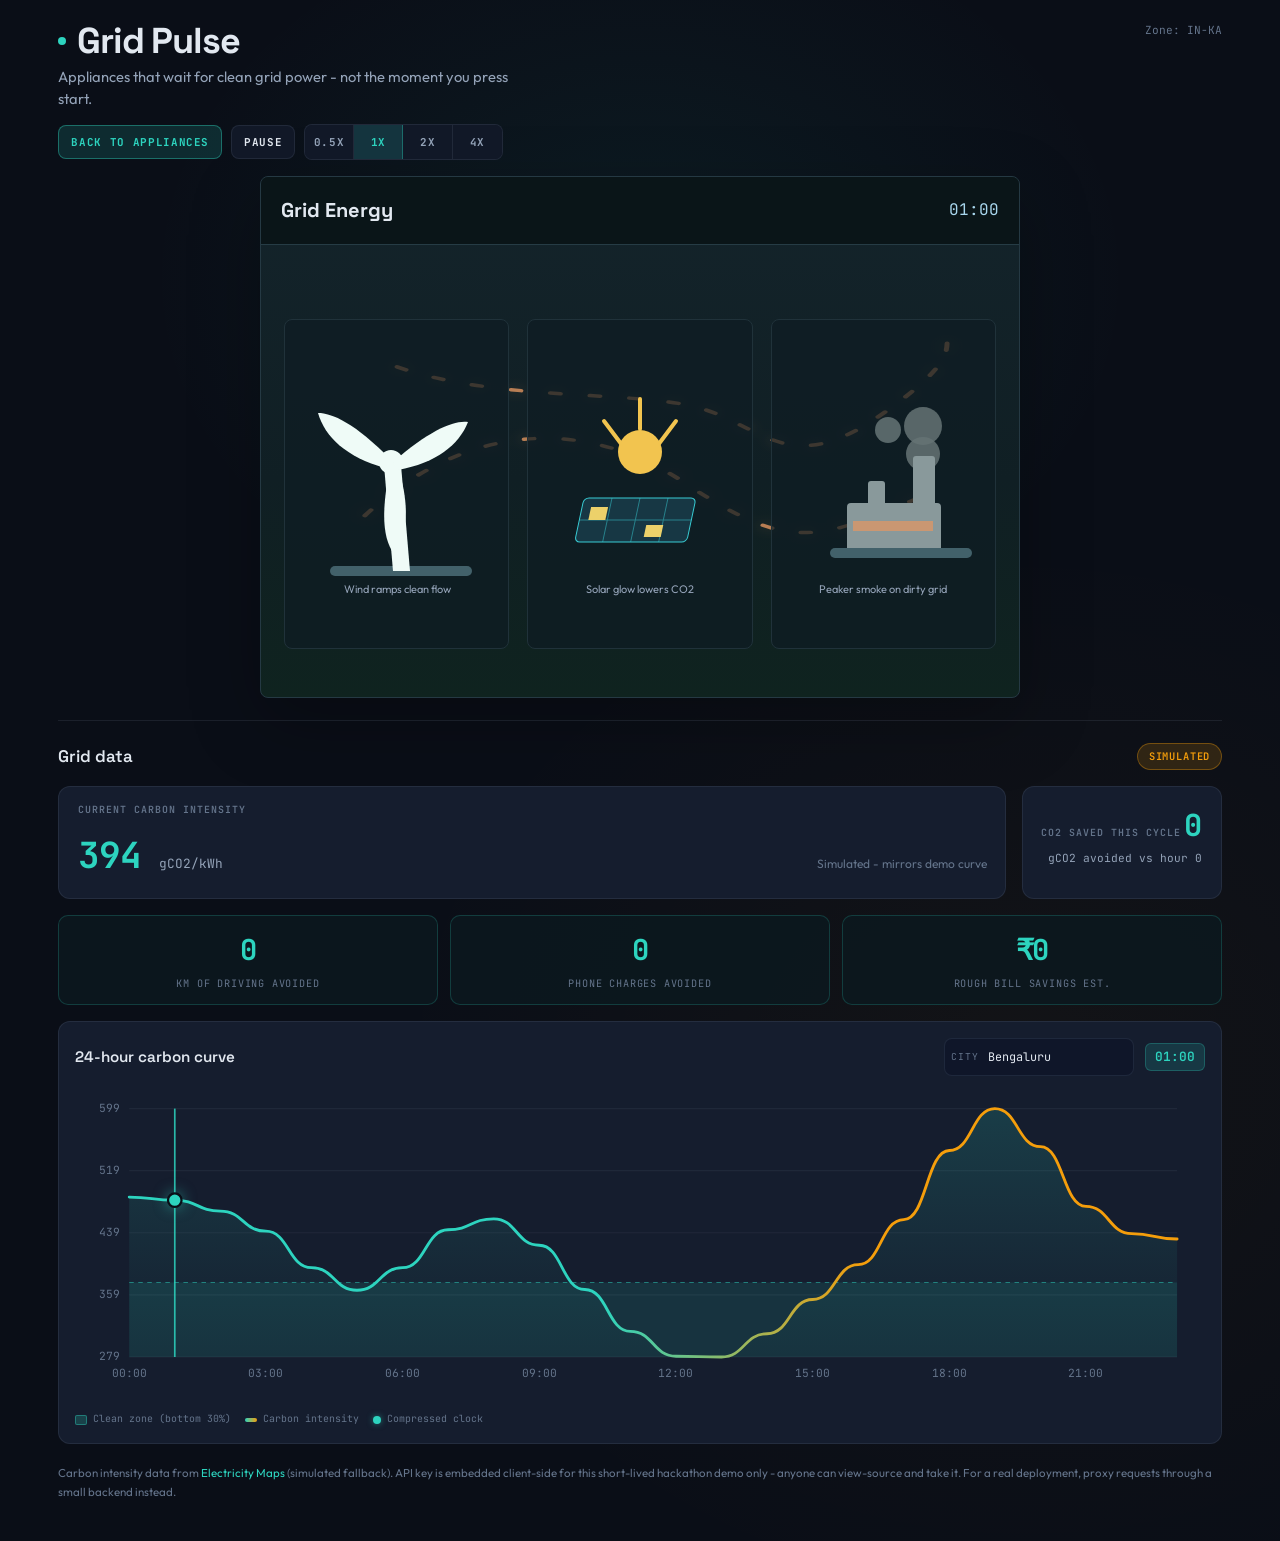
==== commit e399755e: "yayy" ====
--- a/analysis.html
+++ b/analysis.html
@@ -31,106 +31,74 @@
         <button class="speed-button" type="button" data-speed="4">4x</button>
       </div>
     </div>
-  </div>
-    <div class="analysis-layout">
-      <section class="grid-energy-card" id="gridEnergyCard" data-state="clean" aria-label="Grid energy mix animation">
-        <div class="grid-energy-header">
-          <h2>Grid Energy</h2>
-          <div class="grid-clock" id="gridClock">00:00</div>
+
+    <section class="grid-energy-card" id="gridEnergyCard" data-state="clean" aria-label="Grid energy mix animation">
+      <div class="grid-energy-header">
+        <h2>Grid Energy</h2>
+        <div class="grid-clock" id="gridClock">00:00</div>
+      </div>
+
+      <div class="grid-stage">
+        <svg class="energy-flow" viewBox="0 0 560 340" preserveAspectRatio="none" aria-hidden="true">
+          <path d="M84 60 C 160 98, 260 88, 318 104 S 396 194, 474 116 S 516 34, 534 18" />
+          <path d="M58 232 C 136 128, 232 114, 316 194 S 422 264, 515 205" />
+        </svg>
+
+        <div class="source-grid">
+          <article class="source-tile">
+            <svg viewBox="0 0 180 230" role="img" aria-label="Animated wind turbine">
+              <path class="ground" d="M28 202h132" />
+              <g class="wind-mast">
+                <path d="M86 202L77 96h17l9 106z" fill="#effbf7" />
+                <circle cx="84" cy="93" r="12" fill="#effbf7" />
+                <g class="wind-blades" fill="#effbf7">
+                  <path d="M84 91c-36-37-59-47-73-47 7 24 28 44 67 55z" />
+                  <path d="M86 93c37-32 61-42 75-40-9 23-32 41-70 48z" />
+                  <path d="M84 94c-10 47-9 74 3 91 14-20 16-48 4-87z" />
+                </g>
+              </g>
+              <text class="source-label" x="90" y="224" text-anchor="middle">Wind ramps clean flow</text>
+            </svg>
+          </article>
+
+          <article class="source-tile">
+            <svg viewBox="0 0 180 230" role="img" aria-label="Animated solar energy source">
+              <g class="solar-rays" stroke="var(--grid-sun)" stroke-width="4" stroke-linecap="round">
+                <path d="M90 30v30" />
+                <path d="M54 52l18 24" />
+                <path d="M126 52l-18 24" />
+              </g>
+              <circle class="solar-disc" cx="90" cy="83" r="22" fill="var(--grid-sun)" />
+              <g transform="translate(34 129) skewX(-12)">
+                <rect x="0" y="0" width="112" height="44" rx="5" fill="#173744" stroke="var(--grid-cyan)" />
+                <path d="M28 0v44M56 0v44M84 0v44M0 22h112" stroke="var(--grid-cyan)" opacity="0.5" />
+                <rect class="solar-panel" x="9" y="9" width="17" height="13" fill="#ecd16a" />
+                <rect class="solar-panel" x="68" y="27" width="17" height="12" fill="#ecd16a" style="animation-delay: .35s" />
+              </g>
+              <text class="source-label" x="90" y="224" text-anchor="middle">Solar glow lowers CO2</text>
+            </svg>
+          </article>
+
+          <article class="source-tile">
+            <svg viewBox="0 0 180 230" role="img" aria-label="Animated peaker plant">
+              <g fill="var(--grid-smoke)">
+                <circle class="smoke" cx="95" cy="61" r="13" />
+                <circle class="smoke" cx="130" cy="57" r="19" />
+                <circle class="smoke" cx="130" cy="85" r="17" />
+              </g>
+              <g fill="var(--grid-plant)">
+                <rect x="54" y="134" width="94" height="50" rx="4" />
+                <rect x="75" y="112" width="17" height="72" rx="3" />
+                <rect x="120" y="87" width="22" height="97" rx="3" />
+              </g>
+              <rect class="plant-window" x="60" y="152" width="80" height="10" fill="var(--grid-dirty)" opacity="0.7" />
+              <path class="ground" d="M42 184h132" />
+              <text class="source-label" x="90" y="224" text-anchor="middle">Peaker smoke on dirty grid</text>
+            </svg>
+          </article>
         </div>
-
-        <div class="grid-stage">
-          <svg class="energy-flow" viewBox="0 0 560 340" preserveAspectRatio="none" aria-hidden="true">
-            <path d="M84 60 C 160 98, 260 88, 318 104 S 396 194, 474 116 S 516 34, 534 18" />
-            <path d="M58 232 C 136 128, 232 114, 316 194 S 422 264, 515 205" />
-          </svg>
-
-          <div class="source-grid">
-            <article class="source-tile">
-              <svg viewBox="0 0 180 230" role="img" aria-label="Animated wind turbine">
-                <path class="ground" d="M28 202h132" />
-                <g class="wind-mast">
-                  <path d="M86 202L77 96h17l9 106z" fill="#effbf7" />
-                  <circle cx="84" cy="93" r="12" fill="#effbf7" />
-                  <g class="wind-blades" fill="#effbf7">
-                    <path d="M84 91c-36-37-59-47-73-47 7 24 28 44 67 55z" />
-                    <path d="M86 93c37-32 61-42 75-40-9 23-32 41-70 48z" />
-                    <path d="M84 94c-10 47-9 74 3 91 14-20 16-48 4-87z" />
-                  </g>
-                </g>
-                <text class="source-label" x="90" y="224" text-anchor="middle">Wind ramps clean flow</text>
-              </svg>
-            </article>
-
-            <article class="source-tile">
-              <svg viewBox="0 0 180 230" role="img" aria-label="Animated solar energy source">
-                <g class="solar-rays" stroke="var(--grid-sun)" stroke-width="4" stroke-linecap="round">
-                  <path d="M90 30v30" />
-                  <path d="M54 52l18 24" />
-                  <path d="M126 52l-18 24" />
-                </g>
-                <circle class="solar-disc" cx="90" cy="83" r="22" fill="var(--grid-sun)" />
-                <g transform="translate(34 129) skewX(-12)">
-                  <rect x="0" y="0" width="112" height="44" rx="5" fill="#173744" stroke="var(--grid-cyan)" />
-                  <path d="M28 0v44M56 0v44M84 0v44M0 22h112" stroke="var(--grid-cyan)" opacity="0.5" />
-                  <rect class="solar-panel" x="9" y="9" width="17" height="13" fill="#ecd16a" />
-                  <rect class="solar-panel" x="68" y="27" width="17" height="12" fill="#ecd16a" style="animation-delay: .35s" />
-                </g>
-                <text class="source-label" x="90" y="224" text-anchor="middle">Solar glow lowers CO2</text>
-              </svg>
-            </article>
-
-            <article class="source-tile">
-              <svg viewBox="0 0 180 230" role="img" aria-label="Animated peaker plant">
-                <g fill="var(--grid-smoke)">
-                  <circle class="smoke" cx="95" cy="61" r="13" />
-                  <circle class="smoke" cx="130" cy="57" r="19" />
-                  <circle class="smoke" cx="130" cy="85" r="17" />
-                </g>
-                <g fill="var(--grid-plant)">
-                  <rect x="54" y="134" width="94" height="50" rx="4" />
-                  <rect x="75" y="112" width="17" height="72" rx="3" />
-                  <rect x="120" y="87" width="22" height="97" rx="3" />
-                </g>
-                <rect class="plant-window" x="60" y="152" width="80" height="10" fill="var(--grid-dirty)" opacity="0.7" />
-                <path class="ground" d="M42 184h132" />
-                <text class="source-label" x="90" y="224" text-anchor="middle">Peaker smoke on dirty grid</text>
-              </svg>
-            </article>
-          </div>
-        </div>
-      </section>
-
-      <aside class="city-panel" aria-label="City and location selection">
-        <div class="city-panel-box">
-          <div class="city-panel-header">Select your city</div>
-          <label class="field-label" for="citySearch">City</label>
-          <input id="citySearch" class="city-search" type="text" list="cityZoneList" placeholder="Bengaluru" aria-label="Select your city" />
-          <datalist id="cityZoneList"></datalist>
-
-          <div class="coord-grid">
-            <div>
-              <label class="field-label" for="latitudeInput">Latitude</label>
-              <input id="latitudeInput" class="coord-input" type="number" step="0.0001" placeholder="12.9716" />
-            </div>
-            <div>
-              <label class="field-label" for="longitudeInput">Longitude</label>
-              <input id="longitudeInput" class="coord-input" type="number" step="0.0001" placeholder="77.5946" />
-            </div>
-          </div>
-
-          <div class="city-panel-actions">
-            <button id="applyCoordinatesBtn" class="small-button" type="button">Apply</button>
-            <button id="resetCityBtn" class="small-button subtle" type="button">Reset</button>
-          </div>
-
-          <div class="city-meta">
-            <span>Active zone</span>
-            <strong id="selectedZoneMeta">IN-KA</strong>
-          </div>
-        </div>
-      </aside>
-    </div>
+      </div>
+    </section>
 <!-- ========== BOTTOM ZONE: Data ========== -->
     <section class="data-zone" aria-label="Grid data">
       <div class="data-zone-header">
@@ -152,26 +120,33 @@
         </div>
       </div>
 
-      <div class="impact-row" aria-label="Tangible impact equivalents">
-        <div class="impact-card">
-          <div id="impactCarKm" class="impact-value">0 km</div>
-          <div class="impact-label">car-driving equivalent avoided</div>
-        </div>
-        <div class="impact-card">
-          <div id="impactPhoneCharges" class="impact-value">0 charges</div>
-          <div class="impact-label">smartphone charges equivalent</div>
-        </div>
-        <div class="impact-card">
-          <div id="impactMoneySaved" class="impact-value">₹0</div>
-          <div class="impact-label">rough grid-cost savings estimate</div>
-        </div>
+      <div class="impact-grid" aria-label="Tangible carbon impact">
+        <article class="impact-stat">
+          <div id="impactCarKm" class="impact-number">0</div>
+          <div class="impact-label">km of driving avoided</div>
+        </article>
+        <article class="impact-stat">
+          <div id="impactPhoneCharges" class="impact-number">0</div>
+          <div class="impact-label">phone charges avoided</div>
+        </article>
+        <article class="impact-stat">
+          <div id="impactMoney" class="impact-number">₹0</div>
+          <div class="impact-label">rough bill savings est.</div>
+        </article>
       </div>
 
       <div class="chart-section" id="chartSection">
         <div class="chart-header">
           <h3 class="chart-title">24-hour carbon curve</h3>
-          <div id="clockReadout" class="clock-readout" aria-live="polite">00:00</div>
+          <div class="chart-tools">
+            <label class="city-picker" for="cityInput">
+              <span class="picker-label">City</span>
+              <input id="cityInput" type="text" list="cityZoneList" placeholder="Bengaluru" aria-label="Select city" />
+            </label>
+            <div id="clockReadout" class="clock-readout" aria-live="polite">00:00</div>
+          </div>
         </div>
+        <div id="chartLoadingState" class="chart-loading-state" hidden>Loading zone data…</div>
         <svg id="carbonChart" viewBox="0 0 1000 280" role="img" aria-label="Carbon intensity over 24 hours">
           <defs>
             <linearGradient id="lineGradient" x1="0%" y1="0%" x2="100%" y2="0%">
@@ -212,6 +187,7 @@
     </section>
   </div>
 
+  <datalist id="cityZoneList"></datalist>
   <div class="toast-stack" id="toastStack" aria-live="polite"></div>
   <script src="script.js"></script>
 </body>
--- a/style.css
+++ b/style.css
@@ -139,6 +139,12 @@
       padding: 0.45rem 0.75rem;
     }
 
+    .sound-toggle.active {
+      border-color: rgba(45, 212, 191, 0.4);
+      background: var(--clean-dim);
+      color: var(--clean);
+    }
+
     .nav-button {
       border-color: rgba(45, 212, 191, 0.4);
       background: var(--clean-dim);
@@ -765,6 +771,38 @@
       margin-bottom: 1rem;
     }
 
+    .impact-grid {
+      display: grid;
+      grid-template-columns: repeat(3, minmax(0, 1fr));
+      gap: 0.8rem;
+      margin: 0 0 1rem;
+    }
+
+    .impact-stat {
+      background: rgba(12, 25, 31, 0.88);
+      border: 1px solid rgba(45, 212, 191, 0.2);
+      border-radius: 10px;
+      padding: 0.8rem 0.9rem;
+      text-align: center;
+    }
+
+    .impact-number {
+      font-family: var(--font-mono);
+      font-size: clamp(1.2rem, 2.8vw, 1.8rem);
+      font-weight: 700;
+      color: var(--clean);
+      letter-spacing: -0.04em;
+    }
+
+    .impact-label {
+      margin-top: 0.25rem;
+      font-family: var(--font-mono);
+      font-size: 0.64rem;
+      color: var(--text-dim);
+      text-transform: uppercase;
+      letter-spacing: 0.08em;
+    }
+
     .intensity-card, .savings-card {
       background: var(--bg-card);
       border: 1px solid var(--border);
@@ -842,6 +880,12 @@
       border-radius: var(--radius);
       padding: 1rem;
       margin-bottom: 1.25rem;
+      transition: border-color 0.2s ease, opacity 0.2s ease;
+    }
+
+    .chart-section.is-loading {
+      border-color: rgba(45, 212, 191, 0.35);
+      opacity: 0.92;
     }
 
     .chart-header {
@@ -851,6 +895,55 @@
       align-items: center;
       gap: 0.5rem;
       margin-bottom: 0.65rem;
+    }
+
+    .chart-tools {
+      display: flex;
+      align-items: center;
+      gap: 0.7rem;
+      flex-wrap: wrap;
+    }
+
+    .city-picker {
+      display: inline-flex;
+      align-items: center;
+      gap: 0.45rem;
+      border: 1px solid var(--border);
+      border-radius: 8px;
+      background: rgba(15, 23, 42, 0.9);
+      padding: 0.25rem 0.55rem 0.25rem 0.4rem;
+    }
+
+    .picker-label {
+      font-family: var(--font-mono);
+      font-size: 0.6rem;
+      letter-spacing: 0.09em;
+      text-transform: uppercase;
+      color: var(--text-dim);
+    }
+
+    .city-picker input {
+      width: 138px;
+      background: transparent;
+      border: 0;
+      outline: none;
+      color: var(--text);
+      font-family: var(--font-mono);
+      font-size: 0.74rem;
+      padding: 0.35rem 0.1rem;
+    }
+
+    .city-picker input::placeholder {
+      color: var(--text-dim);
+    }
+
+    .chart-loading-state {
+      margin: 0 0 0.75rem;
+      color: var(--clean);
+      font-family: var(--font-mono);
+      font-size: 0.72rem;
+      letter-spacing: 0.05em;
+      text-transform: uppercase;
     }
 
     .chart-title {
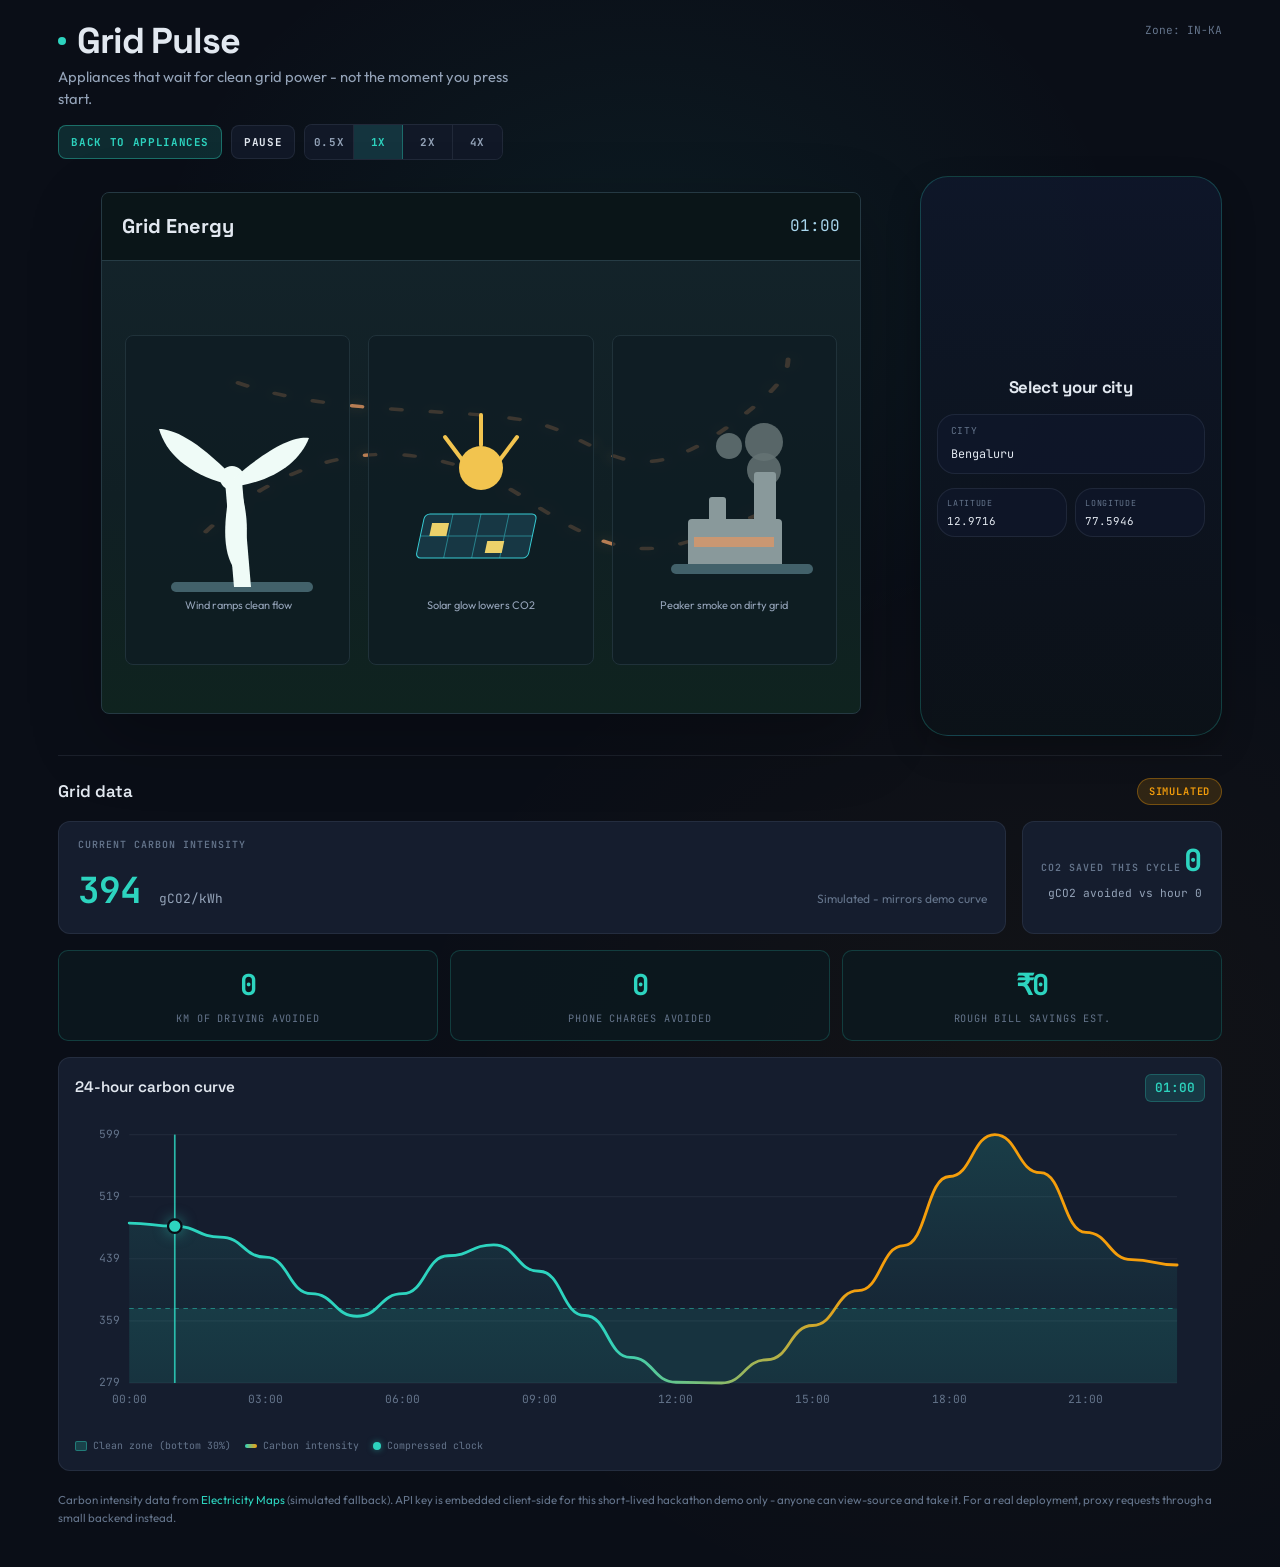
==== commit f6955f43: "oooff" ====
--- a/analysis.html
+++ b/analysis.html
@@ -32,73 +32,95 @@
       </div>
     </div>
 
-    <section class="grid-energy-card" id="gridEnergyCard" data-state="clean" aria-label="Grid energy mix animation">
-      <div class="grid-energy-header">
-        <h2>Grid Energy</h2>
-        <div class="grid-clock" id="gridClock">00:00</div>
-      </div>
-
-      <div class="grid-stage">
-        <svg class="energy-flow" viewBox="0 0 560 340" preserveAspectRatio="none" aria-hidden="true">
-          <path d="M84 60 C 160 98, 260 88, 318 104 S 396 194, 474 116 S 516 34, 534 18" />
-          <path d="M58 232 C 136 128, 232 114, 316 194 S 422 264, 515 205" />
-        </svg>
-
-        <div class="source-grid">
-          <article class="source-tile">
-            <svg viewBox="0 0 180 230" role="img" aria-label="Animated wind turbine">
-              <path class="ground" d="M28 202h132" />
-              <g class="wind-mast">
-                <path d="M86 202L77 96h17l9 106z" fill="#effbf7" />
-                <circle cx="84" cy="93" r="12" fill="#effbf7" />
-                <g class="wind-blades" fill="#effbf7">
-                  <path d="M84 91c-36-37-59-47-73-47 7 24 28 44 67 55z" />
-                  <path d="M86 93c37-32 61-42 75-40-9 23-32 41-70 48z" />
-                  <path d="M84 94c-10 47-9 74 3 91 14-20 16-48 4-87z" />
-                </g>
-              </g>
-              <text class="source-label" x="90" y="224" text-anchor="middle">Wind ramps clean flow</text>
-            </svg>
-          </article>
-
-          <article class="source-tile">
-            <svg viewBox="0 0 180 230" role="img" aria-label="Animated solar energy source">
-              <g class="solar-rays" stroke="var(--grid-sun)" stroke-width="4" stroke-linecap="round">
-                <path d="M90 30v30" />
-                <path d="M54 52l18 24" />
-                <path d="M126 52l-18 24" />
-              </g>
-              <circle class="solar-disc" cx="90" cy="83" r="22" fill="var(--grid-sun)" />
-              <g transform="translate(34 129) skewX(-12)">
-                <rect x="0" y="0" width="112" height="44" rx="5" fill="#173744" stroke="var(--grid-cyan)" />
-                <path d="M28 0v44M56 0v44M84 0v44M0 22h112" stroke="var(--grid-cyan)" opacity="0.5" />
-                <rect class="solar-panel" x="9" y="9" width="17" height="13" fill="#ecd16a" />
-                <rect class="solar-panel" x="68" y="27" width="17" height="12" fill="#ecd16a" style="animation-delay: .35s" />
-              </g>
-              <text class="source-label" x="90" y="224" text-anchor="middle">Solar glow lowers CO2</text>
-            </svg>
-          </article>
-
-          <article class="source-tile">
-            <svg viewBox="0 0 180 230" role="img" aria-label="Animated peaker plant">
-              <g fill="var(--grid-smoke)">
-                <circle class="smoke" cx="95" cy="61" r="13" />
-                <circle class="smoke" cx="130" cy="57" r="19" />
-                <circle class="smoke" cx="130" cy="85" r="17" />
-              </g>
-              <g fill="var(--grid-plant)">
-                <rect x="54" y="134" width="94" height="50" rx="4" />
-                <rect x="75" y="112" width="17" height="72" rx="3" />
-                <rect x="120" y="87" width="22" height="97" rx="3" />
-              </g>
-              <rect class="plant-window" x="60" y="152" width="80" height="10" fill="var(--grid-dirty)" opacity="0.7" />
-              <path class="ground" d="M42 184h132" />
-              <text class="source-label" x="90" y="224" text-anchor="middle">Peaker smoke on dirty grid</text>
-            </svg>
-          </article>
-        </div>
-      </div>
-    </section>
+    <div class="hero-layout">
+      <section class="grid-energy-card" id="gridEnergyCard" data-state="clean" aria-label="Grid energy mix animation">
+        <div class="grid-energy-header">
+          <h2>Grid Energy</h2>
+          <div class="grid-clock" id="gridClock">00:00</div>
+        </div>
+
+        <div class="grid-stage">
+          <svg class="energy-flow" viewBox="0 0 560 340" preserveAspectRatio="none" aria-hidden="true">
+            <path d="M84 60 C 160 98, 260 88, 318 104 S 396 194, 474 116 S 516 34, 534 18" />
+            <path d="M58 232 C 136 128, 232 114, 316 194 S 422 264, 515 205" />
+          </svg>
+
+          <div class="source-grid">
+            <article class="source-tile">
+              <svg viewBox="0 0 180 230" role="img" aria-label="Animated wind turbine">
+                <path class="ground" d="M28 202h132" />
+                <g class="wind-mast">
+                  <path d="M86 202L77 96h17l9 106z" fill="#effbf7" />
+                  <circle cx="84" cy="93" r="12" fill="#effbf7" />
+                  <g class="wind-blades" fill="#effbf7">
+                    <path d="M84 91c-36-37-59-47-73-47 7 24 28 44 67 55z" />
+                    <path d="M86 93c37-32 61-42 75-40-9 23-32 41-70 48z" />
+                    <path d="M84 94c-10 47-9 74 3 91 14-20 16-48 4-87z" />
+                  </g>
+                </g>
+                <text class="source-label" x="90" y="224" text-anchor="middle">Wind ramps clean flow</text>
+              </svg>
+            </article>
+
+            <article class="source-tile">
+              <svg viewBox="0 0 180 230" role="img" aria-label="Animated solar energy source">
+                <g class="solar-rays" stroke="var(--grid-sun)" stroke-width="4" stroke-linecap="round">
+                  <path d="M90 30v30" />
+                  <path d="M54 52l18 24" />
+                  <path d="M126 52l-18 24" />
+                </g>
+                <circle class="solar-disc" cx="90" cy="83" r="22" fill="var(--grid-sun)" />
+                <g transform="translate(34 129) skewX(-12)">
+                  <rect x="0" y="0" width="112" height="44" rx="5" fill="#173744" stroke="var(--grid-cyan)" />
+                  <path d="M28 0v44M56 0v44M84 0v44M0 22h112" stroke="var(--grid-cyan)" opacity="0.5" />
+                  <rect class="solar-panel" x="9" y="9" width="17" height="13" fill="#ecd16a" />
+                  <rect class="solar-panel" x="68" y="27" width="17" height="12" fill="#ecd16a" style="animation-delay: .35s" />
+                </g>
+                <text class="source-label" x="90" y="224" text-anchor="middle">Solar glow lowers CO2</text>
+              </svg>
+            </article>
+
+            <article class="source-tile">
+              <svg viewBox="0 0 180 230" role="img" aria-label="Animated peaker plant">
+                <g fill="var(--grid-smoke)">
+                  <circle class="smoke" cx="95" cy="61" r="13" />
+                  <circle class="smoke" cx="130" cy="57" r="19" />
+                  <circle class="smoke" cx="130" cy="85" r="17" />
+                </g>
+                <g fill="var(--grid-plant)">
+                  <rect x="54" y="134" width="94" height="50" rx="4" />
+                  <rect x="75" y="112" width="17" height="72" rx="3" />
+                  <rect x="120" y="87" width="22" height="97" rx="3" />
+                </g>
+                <rect class="plant-window" x="60" y="152" width="80" height="10" fill="var(--grid-dirty)" opacity="0.7" />
+                <path class="ground" d="M42 184h132" />
+                <text class="source-label" x="90" y="224" text-anchor="middle">Peaker smoke on dirty grid</text>
+              </svg>
+            </article>
+          </div>
+        </div>
+      </section>
+
+      <aside class="location-panel" aria-label="Location selection">
+        <div class="location-widget">
+          <div class="location-title">Select your city</div>
+          <label class="city-picker" for="cityInput">
+            <span class="picker-label">City</span>
+            <input id="cityInput" type="text" list="cityZoneList" placeholder="Bengaluru" aria-label="Select city" />
+          </label>
+          <div class="geo-grid">
+            <label class="geo-field" for="latInput">
+              <span>Latitude</span>
+              <input id="latInput" type="number" step="0.0001" placeholder="12.9716" />
+            </label>
+            <label class="geo-field" for="lonInput">
+              <span>Longitude</span>
+              <input id="lonInput" type="number" step="0.0001" placeholder="77.5946" />
+            </label>
+          </div>
+        </div>
+      </aside>
+    </div>
 <!-- ========== BOTTOM ZONE: Data ========== -->
     <section class="data-zone" aria-label="Grid data">
       <div class="data-zone-header">
@@ -106,48 +128,44 @@
         <span id="dataBadge" class="data-badge simulated" aria-live="polite">SIMULATED</span>
       </div>
 
-      <div class="live-panel">
-        <div class="intensity-card">
-          <span class="panel-label">Current carbon intensity</span>
-          <span id="liveIntensity" class="intensity-value mid">-</span>
-          <span class="intensity-unit">gCO2/kWh</span>
-          <span id="intensityHint" class="intensity-hint">Fetching...</span>
-        </div>
-        <div class="savings-card">
-          <span class="panel-label">CO2 saved this cycle</span>
-          <span id="co2Saved" class="savings-value">0</span>
-          <span class="savings-unit">gCO2 avoided vs hour 0</span>
-        </div>
-      </div>
-
-      <div class="impact-grid" aria-label="Tangible carbon impact">
-        <article class="impact-stat">
-          <div id="impactCarKm" class="impact-number">0</div>
-          <div class="impact-label">km of driving avoided</div>
-        </article>
-        <article class="impact-stat">
-          <div id="impactPhoneCharges" class="impact-number">0</div>
-          <div class="impact-label">phone charges avoided</div>
-        </article>
-        <article class="impact-stat">
-          <div id="impactMoney" class="impact-number">₹0</div>
-          <div class="impact-label">rough bill savings est.</div>
-        </article>
-      </div>
-
-      <div class="chart-section" id="chartSection">
-        <div class="chart-header">
-          <h3 class="chart-title">24-hour carbon curve</h3>
-          <div class="chart-tools">
-            <label class="city-picker" for="cityInput">
-              <span class="picker-label">City</span>
-              <input id="cityInput" type="text" list="cityZoneList" placeholder="Bengaluru" aria-label="Select city" />
-            </label>
-            <div id="clockReadout" class="clock-readout" aria-live="polite">00:00</div>
-          </div>
-        </div>
-        <div id="chartLoadingState" class="chart-loading-state" hidden>Loading zone data…</div>
-        <svg id="carbonChart" viewBox="0 0 1000 280" role="img" aria-label="Carbon intensity over 24 hours">
+      <div class="analysis-shell">
+        <div class="analysis-main">
+          <div class="live-panel">
+            <div class="intensity-card">
+              <span class="panel-label">Current carbon intensity</span>
+              <span id="liveIntensity" class="intensity-value mid">-</span>
+              <span class="intensity-unit">gCO2/kWh</span>
+              <span id="intensityHint" class="intensity-hint">Fetching...</span>
+            </div>
+            <div class="savings-card">
+              <span class="panel-label">CO2 saved this cycle</span>
+              <span id="co2Saved" class="savings-value">0</span>
+              <span class="savings-unit">gCO2 avoided vs hour 0</span>
+            </div>
+          </div>
+
+          <div class="impact-grid" aria-label="Tangible carbon impact">
+            <article class="impact-stat">
+              <div id="impactCarKm" class="impact-number">0</div>
+              <div class="impact-label">km of driving avoided</div>
+            </article>
+            <article class="impact-stat">
+              <div id="impactPhoneCharges" class="impact-number">0</div>
+              <div class="impact-label">phone charges avoided</div>
+            </article>
+            <article class="impact-stat">
+              <div id="impactMoney" class="impact-number">₹0</div>
+              <div class="impact-label">rough bill savings est.</div>
+            </article>
+          </div>
+
+          <div class="chart-section" id="chartSection">
+            <div class="chart-header">
+              <h3 class="chart-title">24-hour carbon curve</h3>
+              <div id="clockReadout" class="clock-readout" aria-live="polite">00:00</div>
+            </div>
+            <div id="chartLoadingState" class="chart-loading-state" hidden>Loading zone data…</div>
+            <svg id="carbonChart" viewBox="0 0 1000 280" role="img" aria-label="Carbon intensity over 24 hours">
           <defs>
             <linearGradient id="lineGradient" x1="0%" y1="0%" x2="100%" y2="0%">
               <stop offset="0%" stop-color="#2dd4bf" />
@@ -168,12 +186,14 @@
           <g id="axisLabels"></g>
           <line id="clockLine" class="clock-line" x1="48" y1="20" x2="48" y2="240" />
           <circle id="clockMarker" class="clock-marker" cx="48" cy="130" r="6" />
-          <g id="pulseLayer"></g>
-        </svg>
-        <div class="chart-legend">
-          <div class="legend-item"><span class="legend-swatch clean-band"></span> Clean zone (bottom 30%)</div>
-          <div class="legend-item"><span class="legend-swatch curve"></span> Carbon intensity</div>
-          <div class="legend-item"><span class="legend-swatch marker"></span> Compressed clock</div>
+              <g id="pulseLayer"></g>
+            </svg>
+            <div class="chart-legend">
+              <div class="legend-item"><span class="legend-swatch clean-band"></span> Clean zone (bottom 30%)</div>
+              <div class="legend-item"><span class="legend-swatch curve"></span> Carbon intensity</div>
+              <div class="legend-item"><span class="legend-swatch marker"></span> Compressed clock</div>
+            </div>
+          </div>
         </div>
       </div>
 
--- a/style.css
+++ b/style.css
@@ -904,14 +904,49 @@
       flex-wrap: wrap;
     }
 
+    .hero-layout {
+      display: grid;
+      grid-template-columns: minmax(0, 2.1fr) minmax(220px, 0.75fr);
+      align-items: stretch;
+      gap: 1rem;
+      margin: 0.8rem 0 1.2rem;
+    }
+
+    .location-panel {
+      display: flex;
+      align-items: stretch;
+    }
+
+    .location-widget {
+      width: 100%;
+      padding: 1.2rem 1rem;
+      border: 1px solid rgba(45, 212, 191, 0.24);
+      border-radius: 28px;
+      background: linear-gradient(180deg, rgba(15, 23, 42, 0.94), rgba(12, 18, 24, 0.94));
+      box-shadow: 0 14px 32px rgba(0, 0, 0, 0.26);
+      display: flex;
+      flex-direction: column;
+      justify-content: center;
+      gap: 0.85rem;
+    }
+
+    .location-title {
+      font-family: var(--font-display);
+      font-size: 1.05rem;
+      font-weight: 700;
+      color: var(--text);
+      letter-spacing: -0.02em;
+      text-align: center;
+    }
+
     .city-picker {
-      display: inline-flex;
-      align-items: center;
-      gap: 0.45rem;
+      display: flex;
+      flex-direction: column;
+      gap: 0.35rem;
       border: 1px solid var(--border);
-      border-radius: 8px;
+      border-radius: 18px;
       background: rgba(15, 23, 42, 0.9);
-      padding: 0.25rem 0.55rem 0.25rem 0.4rem;
+      padding: 0.6rem 0.8rem;
     }
 
     .picker-label {
@@ -923,18 +958,58 @@
     }
 
     .city-picker input {
-      width: 138px;
+      width: 100%;
       background: transparent;
       border: 0;
       outline: none;
       color: var(--text);
       font-family: var(--font-mono);
       font-size: 0.74rem;
-      padding: 0.35rem 0.1rem;
+      padding: 0.1rem 0;
     }
 
     .city-picker input::placeholder {
       color: var(--text-dim);
+    }
+
+    .geo-grid {
+      display: grid;
+      grid-template-columns: 1fr 1fr;
+      gap: 0.5rem;
+    }
+
+    .geo-field {
+      display: flex;
+      flex-direction: column;
+      gap: 0.25rem;
+      border: 1px solid var(--border);
+      border-radius: 18px;
+      padding: 0.5rem 0.6rem;
+      background: rgba(15, 23, 42, 0.8);
+      min-width: 0;
+    }
+
+    .geo-field span {
+      font-family: var(--font-mono);
+      font-size: 0.52rem;
+      letter-spacing: 0.08em;
+      text-transform: uppercase;
+      color: var(--text-dim);
+    }
+
+    .geo-field input {
+      width: 100%;
+      background: transparent;
+      border: 0;
+      outline: none;
+      color: var(--text);
+      font-family: var(--font-mono);
+      font-size: 0.68rem;
+      padding: 0.05rem 0 0;
+    }
+
+    .analysis-main {
+      min-width: 0;
     }
 
     .chart-loading-state {
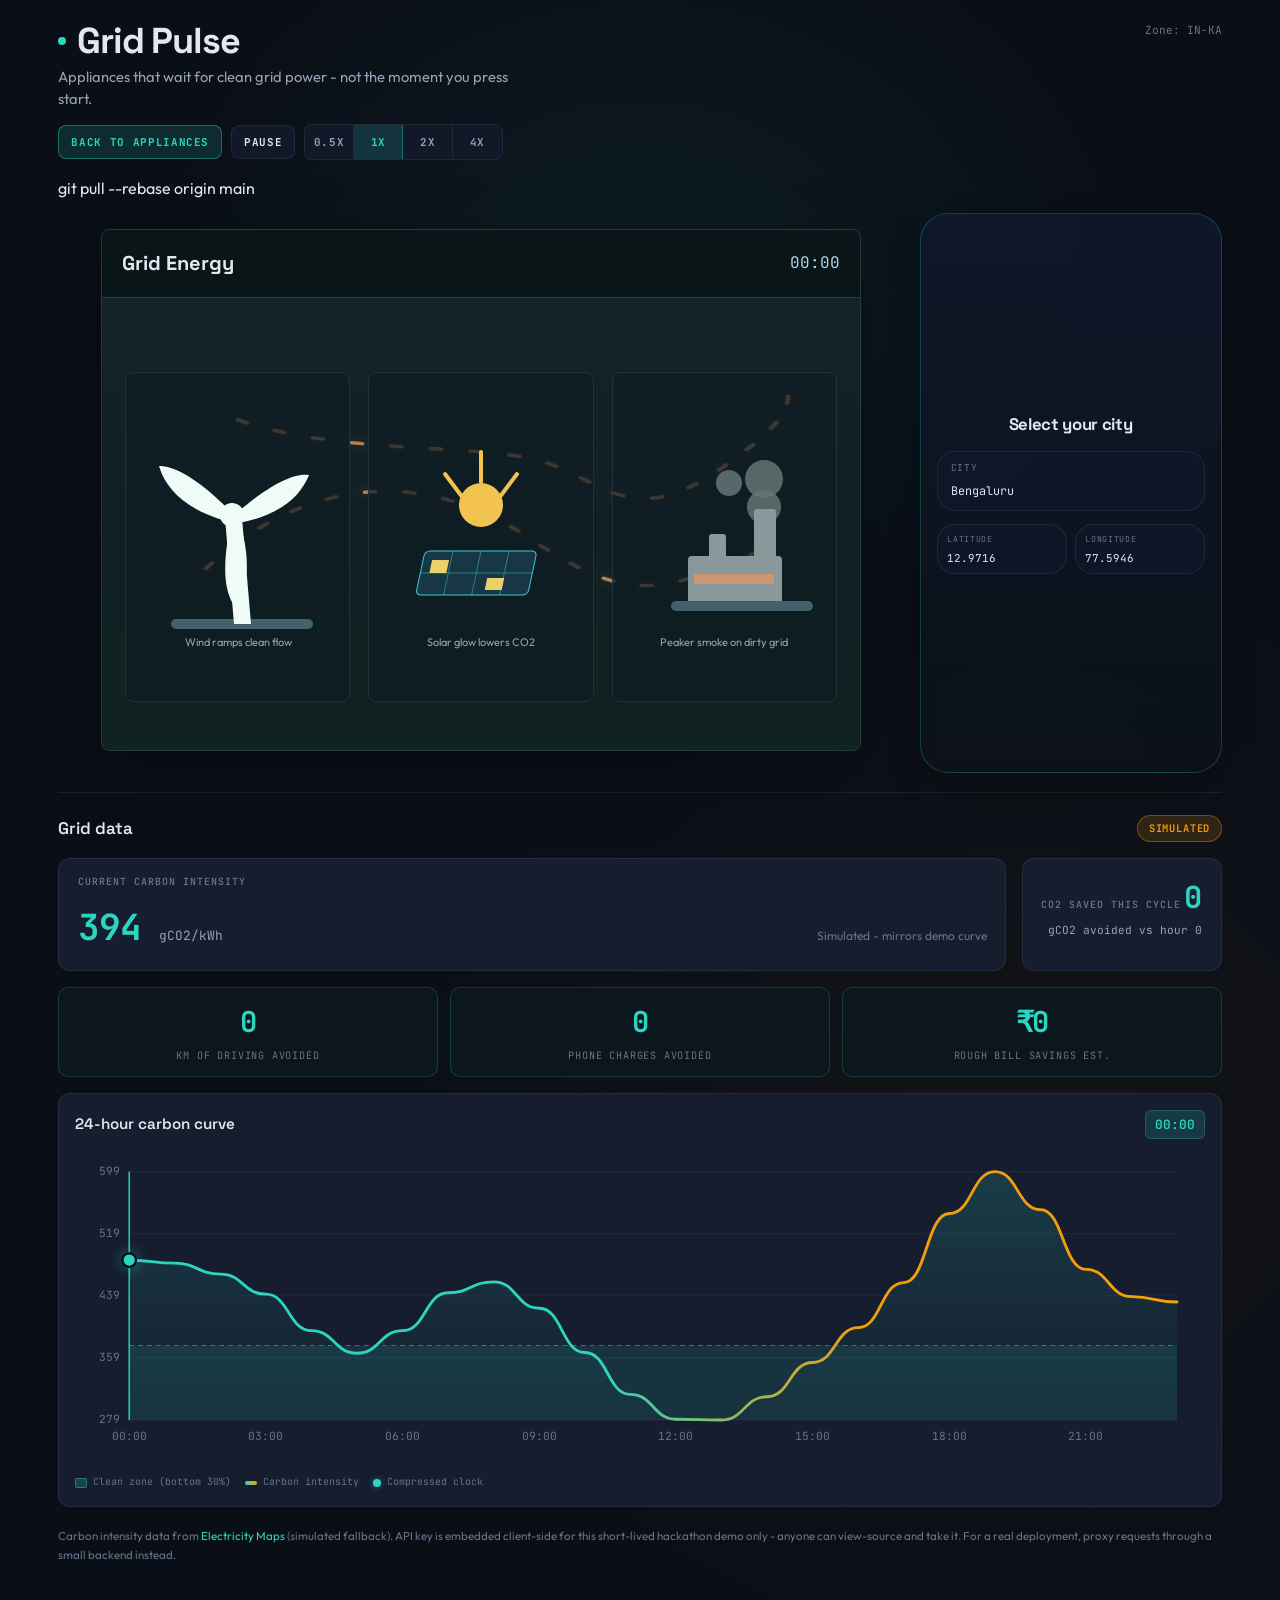
==== commit 69842657: "UI city selector layout update" ====
--- a/analysis.html
+++ b/analysis.html
@@ -30,7 +30,7 @@
         <button class="speed-button" type="button" data-speed="2">2x</button>
         <button class="speed-button" type="button" data-speed="4">4x</button>
       </div>
-    </div>
+    </div>    git pull --rebase origin main
 
     <div class="hero-layout">
       <section class="grid-energy-card" id="gridEnergyCard" data-state="clean" aria-label="Grid energy mix animation">
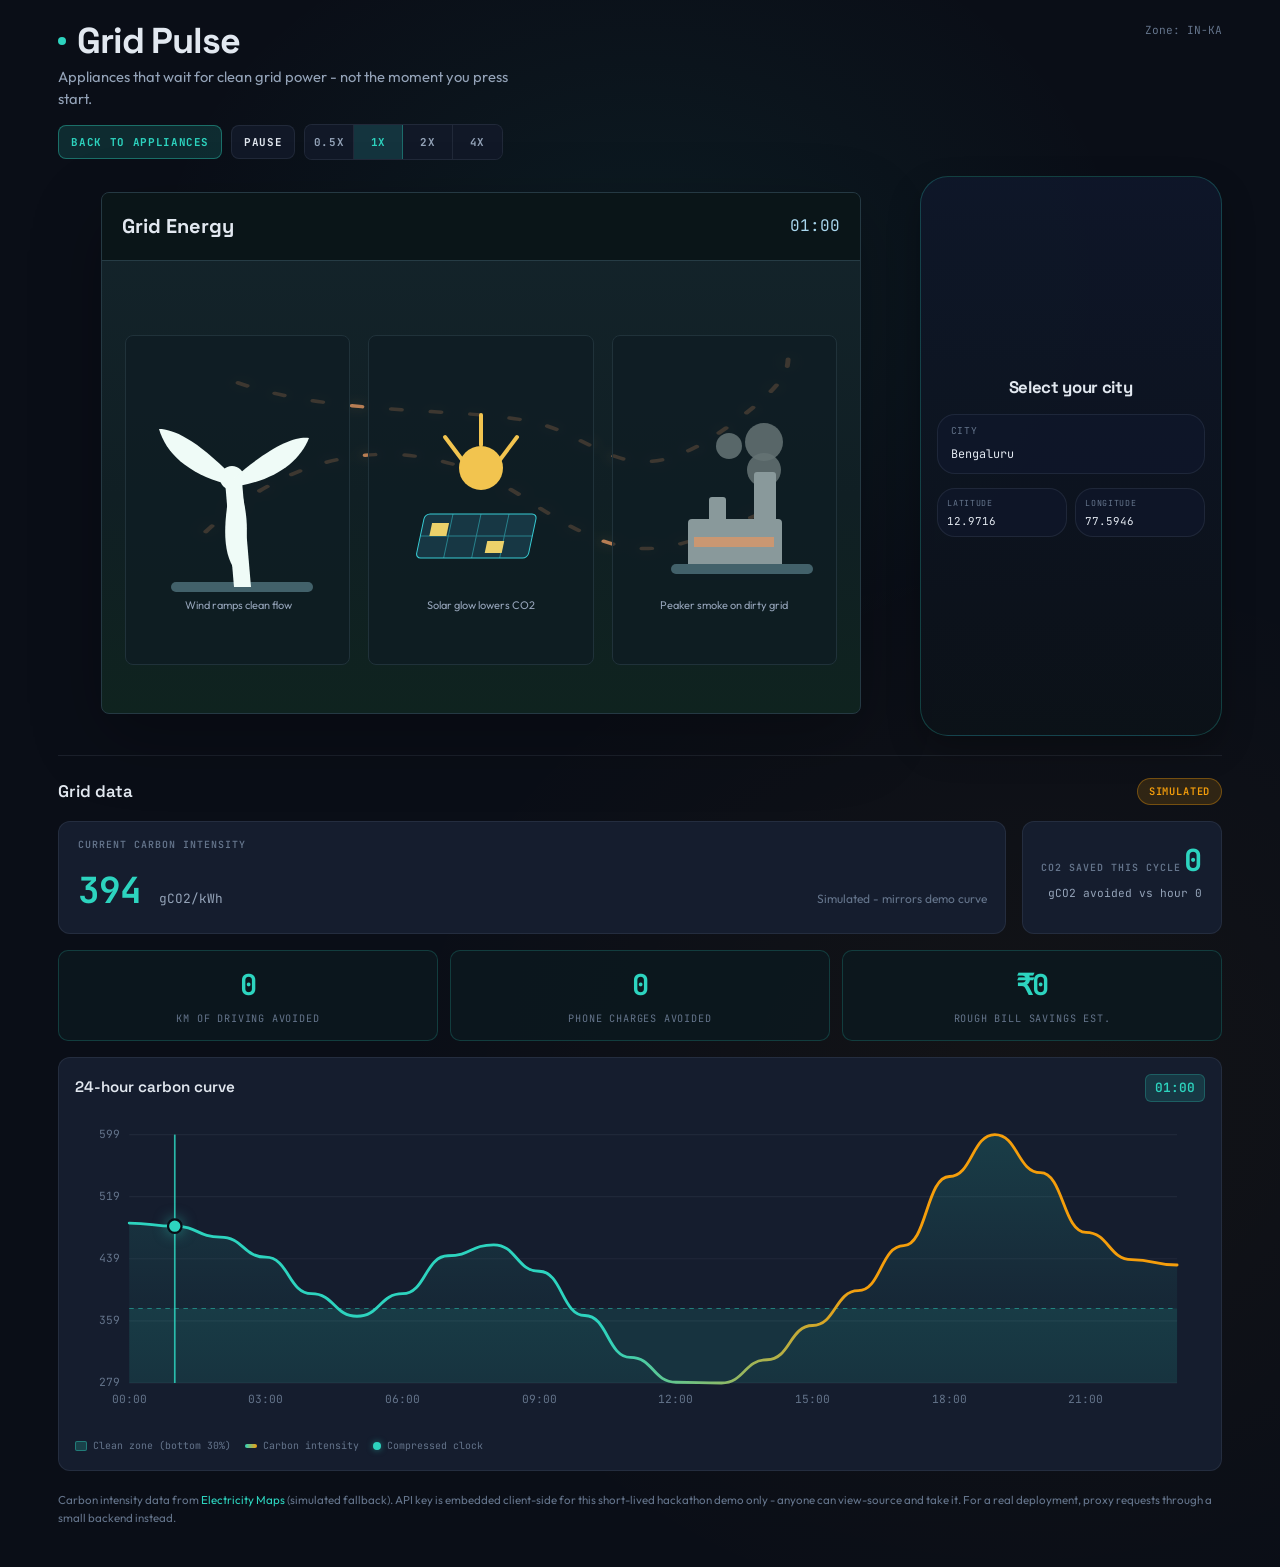
==== commit e00d4841: "landing page added" ====
--- a/analysis.html
+++ b/analysis.html
@@ -30,7 +30,7 @@
         <button class="speed-button" type="button" data-speed="2">2x</button>
         <button class="speed-button" type="button" data-speed="4">4x</button>
       </div>
-    </div>    git pull --rebase origin main
+    </div>    
 
     <div class="hero-layout">
       <section class="grid-energy-card" id="gridEnergyCard" data-state="clean" aria-label="Grid energy mix animation">
